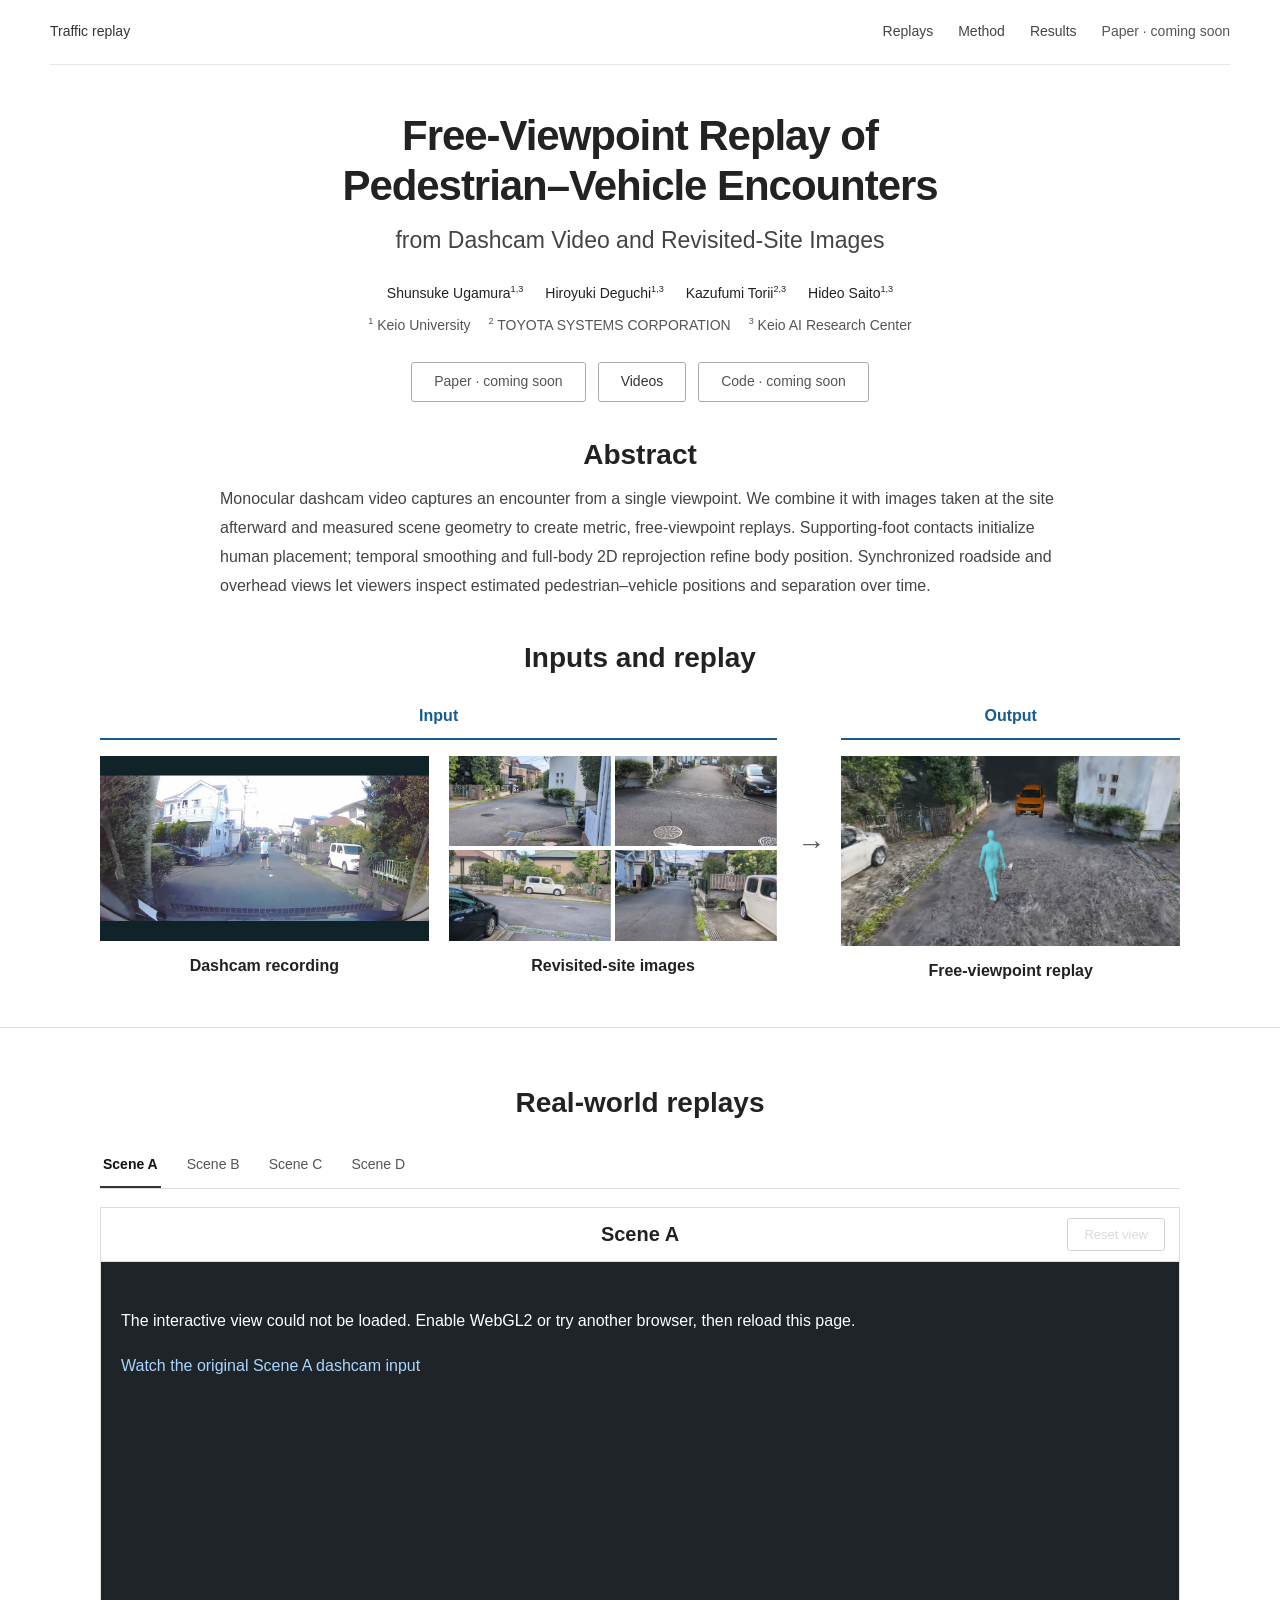
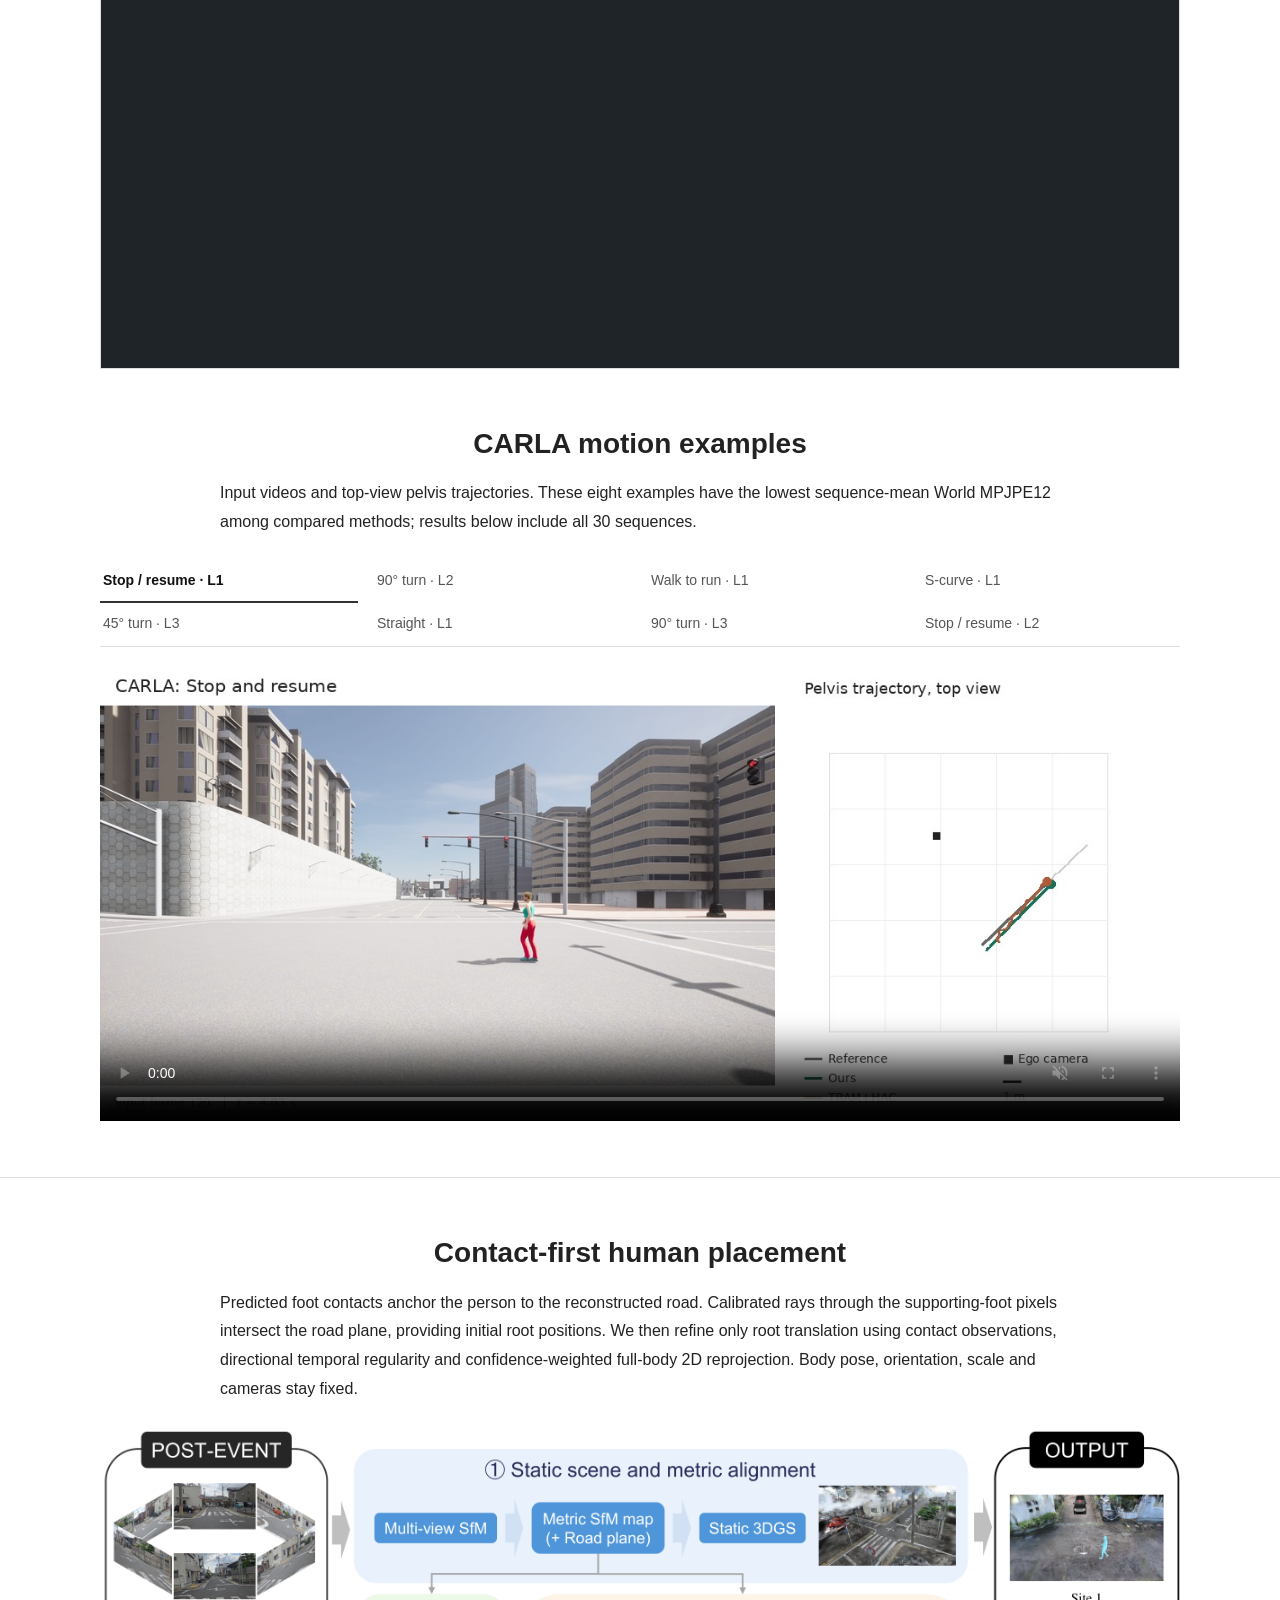
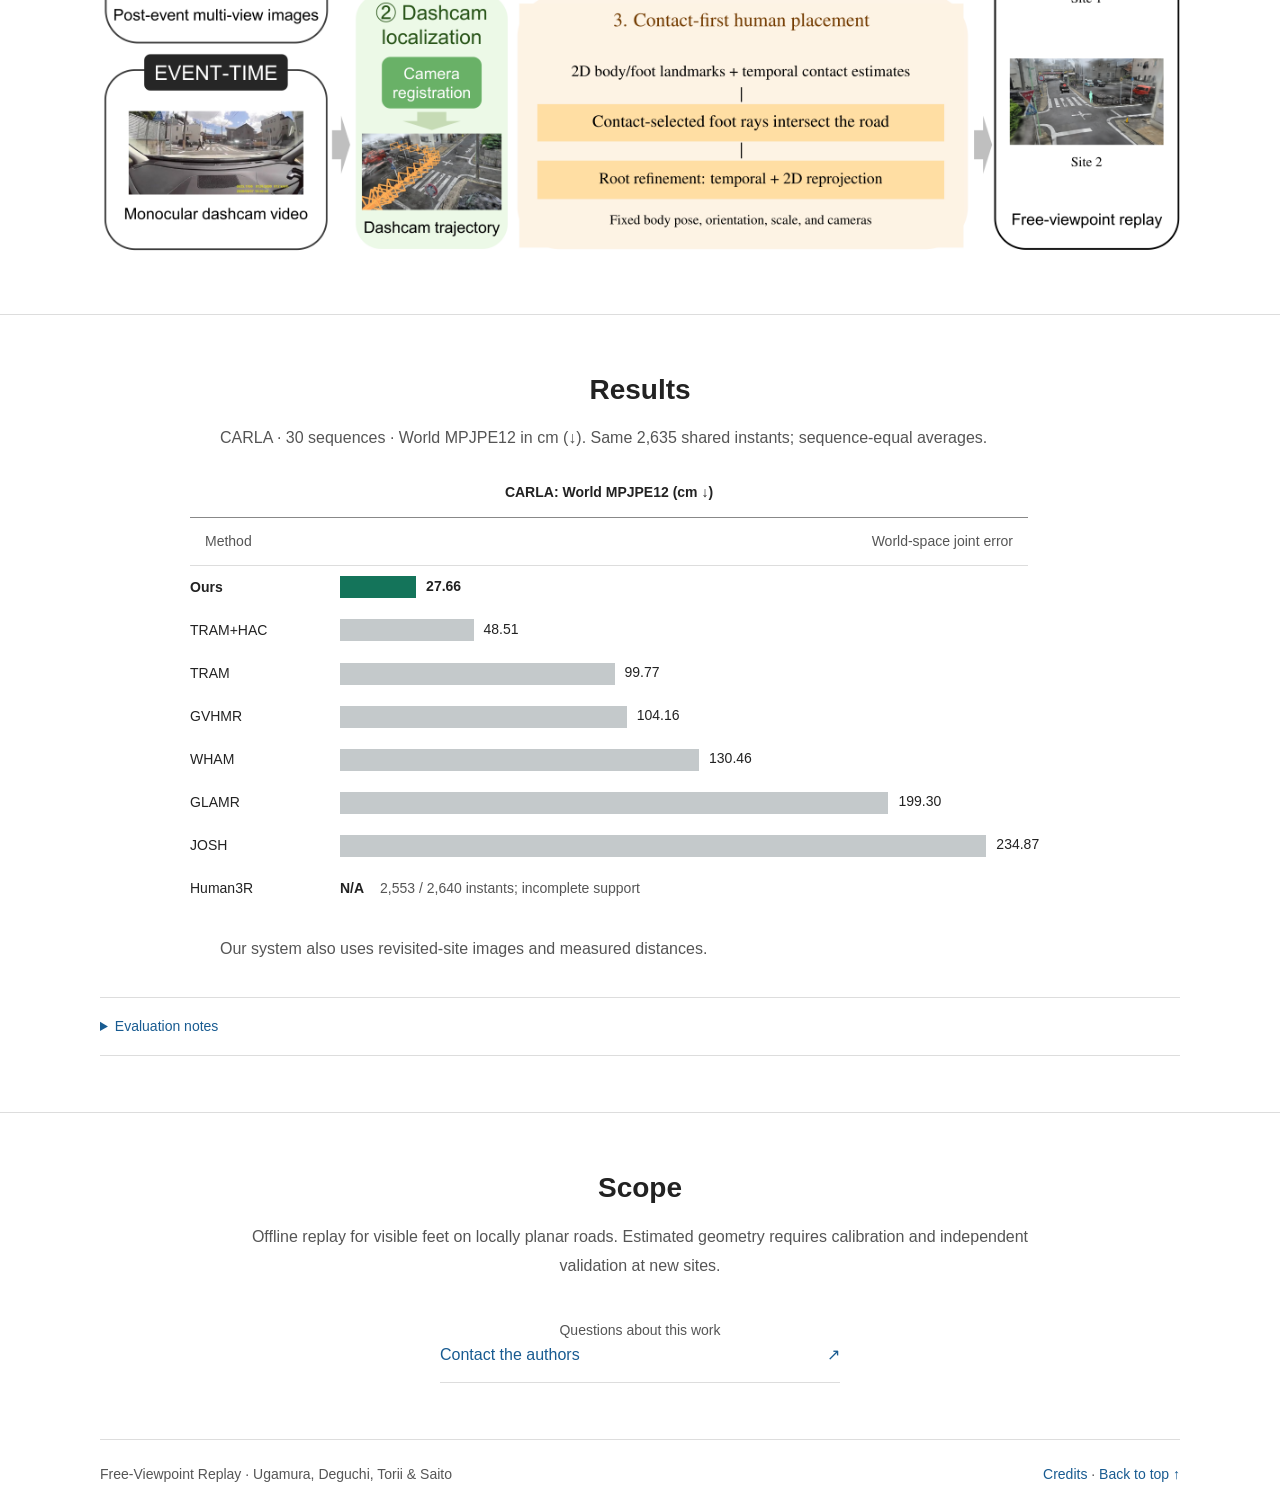
==== docs/index.html @ b7525d84 "Clarify inputs and output and use the paper pipeline figure" ====
<!doctype html>
<html lang="en">
<head>
  <meta charset="utf-8">
  <meta name="viewport" content="width=device-width, initial-scale=1">
  <meta name="description" content="Free-viewpoint replay of pedestrian–vehicle encounters using monocular dashcam video and images captured at the site afterward.">
  <meta name="theme-color" content="#087b82">
  <meta property="og:title" content="Free-Viewpoint Replay of Pedestrian–Vehicle Encounters">
  <meta property="og:description" content="Dashcam video + revisited-site images. Inspect estimated human–vehicle geometry from new viewpoints.">
  <meta property="og:type" content="website">
  <meta property="og:image" content="https://ugamura.github.io/traffic-replay-page/assets/images/social-urban10.jpg">
  <meta property="og:url" content="https://ugamura.github.io/traffic-replay-page/">
  <title>Free-Viewpoint Replay of Pedestrian–Vehicle Encounters</title>
  <link rel="icon" href="assets/images/favicon.svg" type="image/svg+xml">
  <link rel="stylesheet" href="style.css">
  <script src="main.js" defer></script>
</head>
<body>
  <a class="skip-link" href="#main">Skip to content</a>
  <header class="navigation">
    <a class="wordmark" href="#main" aria-label="Traffic replay home">Traffic replay</a>
    <nav aria-label="Main navigation"><a href="#replays">Replays</a><a href="#method">Method</a><a href="#evaluation">Results</a><span class="resource-pending" aria-disabled="true">Paper · coming soon</span></nav>
  </header>

  <main id="main">
    <section class="hero wrap" aria-labelledby="paper-title">
      <h1 id="paper-title">Free-Viewpoint Replay of<br class="desktop-break"> Pedestrian–Vehicle Encounters</h1>
      <p class="subtitle">from Dashcam Video and Revisited-Site Images</p>
      <p class="authors"><span>Shunsuke Ugamura<sup>1,3</sup></span><span>Hiroyuki Deguchi<sup>1,3</sup></span><span>Kazufumi Torii<sup>2,3</sup></span><span>Hideo Saito<sup>1,3</sup></span></p>
      <p class="affiliations"><span><sup>1</sup> Keio University</span><span><sup>2</sup> TOYOTA SYSTEMS CORPORATION</span><span><sup>3</sup> Keio AI Research Center</span></p>
      <div class="actions"><span class="button resource-pending" aria-disabled="true">Paper · coming soon</span><a class="button" href="#replays">Videos</a><span class="button resource-pending" aria-disabled="true">Code · coming soon</span></div>
      <section class="hero-abstract" aria-labelledby="abstract-title">
        <h2 id="abstract-title">Abstract</h2>
        <p>Monocular dashcam video captures an encounter from a single viewpoint. We combine it with images taken at the site afterward and measured scene geometry to create metric, free-viewpoint replays. Supporting-foot contacts initialize human placement; temporal smoothing and full-body 2D reprojection refine body position. Synchronized roadside and overhead views let viewers inspect estimated pedestrian–vehicle positions and separation over time.</p>
      </section>
    </section>

    <section class="section wrap" id="overview" aria-labelledby="overview-title">
      <div class="section-heading"><h2 id="overview-title">Inputs and replay</h2></div>
      <div class="input-replay-flow">
        <div class="io-inputs" role="group" aria-label="Input: dashcam recording and revisited-site images">
          <p class="io-label">Input</p>
          <div class="input-grid">
        <figure><img src="assets/images/dashcam.jpg" alt="Dashcam frame showing a pedestrian ahead of the recording vehicle" width="960" height="540" loading="lazy"><figcaption><div><strong>Dashcam recording</strong></div></figcaption></figure>
        <figure>
          <div class="site-views" role="group" aria-label="Four photographs taken from different viewpoints when revisiting the same site">
            <a href="assets/images/site-view-1.jpg" aria-label="Open site photograph 1"><img src="assets/images/site-view-1.jpg" alt="View along the side road toward the junction and white building" width="960" height="540" loading="lazy"></a>
            <a href="assets/images/site-view-2.jpg" aria-label="Open site photograph 2"><img src="assets/images/site-view-2.jpg" alt="View of the junction from beside the parked dark car" width="960" height="540" loading="lazy"></a>
            <a href="assets/images/site-view-3.jpg" aria-label="Open site photograph 3"><img src="assets/images/site-view-3.jpg" alt="View across the junction toward the opposite houses and parked white car" width="960" height="540" loading="lazy"></a>
            <a href="assets/images/site-view-4.jpg" aria-label="Open site photograph 4"><img src="assets/images/site-view-4.jpg" alt="View down the road from another position beside the junction" width="960" height="540" loading="lazy"></a>
          </div>
          <figcaption><div><strong>Revisited-site images</strong></div></figcaption>
        </figure>
          </div>
        </div>
        <span class="io-arrow" aria-hidden="true">→</span>
        <div class="io-output" role="group" aria-label="Output: free-viewpoint replay">
          <p class="io-label">Output</p>
          <figure><img src="assets/images/site1-c-urban10.jpg" alt="Output replay with a cyan human mesh and an orange Urban ’10 vehicle in the reconstructed road scene" width="960" height="540" loading="lazy"><figcaption><div><strong>Free-viewpoint replay</strong></div></figcaption></figure>
        </div>
      </div>
    </section>

    <section class="replay-section" id="replays" aria-labelledby="replay-title"><div class="wrap">
      <div class="section-heading"><h2 id="replay-title">Real-world replays</h2></div>
      <div data-gallery="real">
      <div class="scene-selector" role="group" aria-label="Choose a replay scene">
        <button type="button" data-scene="site1-a" aria-pressed="true">Scene A</button>
        <button type="button" data-scene="site1-b" aria-pressed="false">Scene B</button>
        <button type="button" data-scene="site1-c" aria-pressed="false">Scene C</button>
        <button type="button" data-scene="site1-d" aria-pressed="false">Scene D</button>
      </div>
      <div class="replay-viewer">
        <iframe id="replay-viewer" src="viewer.html?scene=a&amp;embed=1" title="Interactive 3D replay · Scene A" loading="lazy" allow="fullscreen"></iframe>
      </div>
      <noscript><p>JavaScript and WebGL2 are required for the interactive replays.</p></noscript>
      </div>
      <h3 class="subsection-title">CARLA motion examples</h3>
      <p class="section-intro">Input videos and top-view pelvis trajectories. These eight examples have the lowest sequence-mean World MPJPE12 among compared methods; results below include all 30 sequences.</p>
      <div data-gallery="carla">
        <div class="scene-selector" role="group" aria-label="Choose a CARLA motion">
          <button type="button" data-scene="carla-stop-m1" aria-pressed="true">Stop / resume · L1</button>
          <button type="button" data-scene="carla-turn-m2" aria-pressed="false">90° turn · L2</button>
          <button type="button" data-scene="carla-run-m1" aria-pressed="false">Walk to run · L1</button>
          <button type="button" data-scene="carla-scurve" aria-pressed="false">S-curve · L1</button>
          <button type="button" data-scene="carla-gentle-m3" aria-pressed="false">45° turn · L3</button>
          <button type="button" data-scene="carla-straight-m1" aria-pressed="false">Straight · L1</button>
          <button type="button" data-scene="carla-turn-m3" aria-pressed="false">90° turn · L3</button>
          <button type="button" data-scene="carla-stop" aria-pressed="false">Stop / resume · L2</button>
        </div>
        <figure class="gallery-player">
          <video id="carla-video" controls playsinline autoplay muted loop preload="metadata" width="1280" height="540" poster="assets/images/carla-stop-m1-reprojection.jpg" aria-label="CARLA Stop and resume: input and top-view pelvis trajectories">
            <source src="assets/videos/carla-stop-m1-reprojection.mp4" type="video/mp4">
            Your browser does not support embedded video.
          </video>

        </figure>
        <p class="video-error" role="status" hidden>Video playback is unavailable. Please try another browser.</p>

      </div>
    </div></section>

    <section class="section wrap" id="method" aria-labelledby="method-title">
      <div class="section-heading"><h2 id="method-title">Contact-first human placement</h2></div>
      <p class="section-intro">Predicted foot contacts anchor the person to the reconstructed road. Calibrated rays through the supporting-foot pixels intersect the road plane, providing initial root positions. We then refine only root translation using contact observations, directional temporal regularity and confidence-weighted full-body 2D reprojection. Body pose, orientation, scale and cameras stay fixed.</p>
      <figure class="method-figure"><a href="assets/images/pipeline.pdf" target="_blank" rel="noopener" aria-label="Open the original pipeline figure PDF used in the paper"><img src="assets/images/pipeline.png" alt="Pipeline from the paper: post-event images establish a metric SfM map and 3DGS background; event-time dashcam registration and contact-selected foot rays initialize human placement, followed by temporal and 2D reprojection refinement with body and cameras fixed; the output is a free-viewpoint replay" width="2400" height="954" loading="lazy"></a></figure>
    </section>

    <section class="results-section" id="evaluation" aria-labelledby="results-title"><div class="wrap">
      <div class="section-heading"><h2 id="results-title">Results</h2></div>
      <p class="table-note">CARLA · 30 sequences · World MPJPE12 in cm (↓). Same 2,635 shared instants; sequence-equal averages.</p>
      <div class="system-results"><table class="bar-chart"><caption>CARLA: World MPJPE12 (cm ↓)</caption><thead><tr><th scope="col">Method</th><th scope="col">World-space joint error</th></tr></thead><tbody><tr class="highlight"><th scope="row">Ours</th><td style="--bar-end:11.0646%"><span class="error-bar" style="width:11.0646%" aria-hidden="true"></span><data value="27.6615225677">27.66</data></td></tr><tr><th scope="row">TRAM+HAC</th><td style="--bar-end:19.4051%"><span class="error-bar" style="width:19.4051%" aria-hidden="true"></span><data value="48.5126809450">48.51</data></td></tr><tr><th scope="row">TRAM</th><td style="--bar-end:39.9068%"><span class="error-bar" style="width:39.9068%" aria-hidden="true"></span><data value="99.7669340664">99.77</data></td></tr><tr><th scope="row">GVHMR</th><td style="--bar-end:41.6635%"><span class="error-bar" style="width:41.6635%" aria-hidden="true"></span><data value="104.1587922153">104.16</data></td></tr><tr><th scope="row">WHAM</th><td style="--bar-end:52.1852%"><span class="error-bar" style="width:52.1852%" aria-hidden="true"></span><data value="130.4628824151">130.46</data></td></tr><tr><th scope="row">GLAMR</th><td style="--bar-end:79.7188%"><span class="error-bar" style="width:79.7188%" aria-hidden="true"></span><data value="199.2971172373">199.30</data></td></tr><tr><th scope="row">JOSH</th><td style="--bar-end:93.9475%"><span class="error-bar" style="width:93.9475%" aria-hidden="true"></span><data value="234.8688049111">234.87</data></td></tr><tr class="incomplete"><th scope="row">Human3R</th><td class="missing-result"><strong>N/A</strong> <span class="support-note">2,553 / 2,640 instants; incomplete support</span></td></tr></tbody></table></div>
      <p class="results-footnote">Our system also uses revisited-site images and measured distances.</p>
      <details class="placement-details"><summary>Evaluation notes</summary>
        <p class="results-footnote">Inputs and body estimators differ across systems. TRAM+HAC has lower World error in 7/30 sequences; GVHMR has lower acceleration error. Human3R has incomplete support, so its full-set mean is N/A.</p>
        <p class="results-footnote">These are development results. Validation at unused sites and outside reference coverage remains open; one matched real sequence shifts by up to 4.59 m outside that coverage.</p>
      </details>
    </div></section>

    <section class="section wrap closing" aria-labelledby="scope-title">
      <div><h2 id="scope-title">Scope</h2><p>Offline replay for visible feet on locally planar roads. Estimated geometry requires calibration and independent validation at new sites.</p></div>
      <div class="resource-links"><a href="mailto:syunsuke_ugamura@keio.jp"><span>Questions about this work</span><strong>Contact the authors <span aria-hidden="true">↗</span></strong></a></div>
    </section>
  </main>
  <footer class="wrap footer"><p>Free-Viewpoint Replay · Ugamura, Deguchi, Torii & Saito</p><span><a href="credits.html">Credits</a> · <a href="#main">Back to top ↑</a></span></footer>
</body>
</html>
---- docs/style.css ----
:root {
  font-family: Arial, "Helvetica Neue", sans-serif;
  color: #222; background: #fff; line-height: 1.65;
  --link: #185b91; --muted: #555; --line: #ddd;
}
* { box-sizing: border-box; }
body { margin: 0; }
html { scroll-behavior: smooth; scroll-padding-top: 24px; }
a { color: var(--link); text-decoration: none; }
a:hover { text-decoration: underline; text-underline-offset: 3px; }
button { font: inherit; }
a:focus-visible, button:focus-visible, video:focus-visible, summary:focus-visible, .table-scroll:focus-visible { outline: 2px solid var(--link); outline-offset: 4px; }
img, video { display: block; max-width: 100%; height: auto; }
figure, p, h1, h2, h3 { margin: 0; }
sup { font-size: .65em; vertical-align: super; line-height: 0; }
.wrap { width: min(1080px, calc(100% - 48px)); margin-inline: auto; }
.skip-link { position: absolute; top: -70px; left: 16px; background: white; padding: 10px; z-index: 10; }
.skip-link:focus { top: 5px; }
.navigation { width: min(1180px, calc(100% - 48px)); min-height: 65px; margin: auto; display: flex; justify-content: space-between; align-items: center; gap: 18px; border-bottom: 1px solid #e6e6e6; }
.wordmark { font-size: 14px; color: #333; }
.navigation nav { display: flex; gap: 25px; font-size: 13px; }
.navigation nav a { color: #444; }
.hero { text-align: center; padding-top: 46px; }
.hero h1 { font-size: clamp(29px, 3.4vw, 44px); line-height: 1.2; font-weight: 600; letter-spacing: -.025em; }
.subtitle { margin-top: 11px; font-size: clamp(17px, 2vw, 23px); line-height: 1.5; color: #444; }
.authors { margin-top: 25px; display: flex; flex-wrap: wrap; justify-content: center; gap: 7px 22px; font-size: 15px; }
.affiliations { margin-top: 9px; display: flex; flex-wrap: wrap; justify-content: center; gap: 4px 18px; color: var(--muted); font-size: 12px; }
.actions { display: flex; justify-content: center; gap: 12px; margin-top: 25px; }
.button { border: 1px solid #aaa; border-radius: 3px; padding: 7px 22px; color: #333; font-size: 14px; }
.button:hover { border-color: #333; text-decoration: none; background: #f6f6f6; }
.hero-abstract { max-width: 840px; margin: 34px auto 38px; text-align: left; }
.hero-abstract h2 { font-size: 21px; }
.hero + #overview { padding-top: 0; padding-bottom: 42px; }
.hero-abstract p { margin-top: 12px; font-size: 16px; line-height: 1.8; color: #444; }
.section { padding-top: 65px; padding-bottom: 65px; }
h2 { font-size: 29px; line-height: 1.3; font-weight: 600; }
h3 { font-size: 19px; font-weight: 600; line-height: 1.45; }
.section-intro { max-width: 900px; margin-top: 17px; font-size: 16px; line-height: 1.8; }
.input-replay-flow { display: grid; grid-template-columns: minmax(0, 2fr) 24px minmax(0, 1fr); gap: 20px; margin-top: 27px; }
.io-label { margin-bottom: 16px; padding-bottom: 8px; border-bottom: 2px solid var(--link); color: var(--link); text-align: center; font-size: var(--text-body); font-weight: 600; }
.io-arrow { align-self: center; color: var(--muted); font-size: 28px; line-height: 1; }
.input-grid { display: grid; grid-template-columns: repeat(2, minmax(0, 1fr)); gap: 20px; }
.input-grid img, .io-output img { aspect-ratio: 16 / 9; object-fit: cover; width: 100%; }
.site-views { display: grid; grid-template-columns: repeat(2, minmax(0, 1fr)); grid-template-rows: repeat(2, minmax(0, 1fr)); gap: 4px; aspect-ratio: 16 / 9; }
.site-views a { display: block; min-height: 0; }
.site-views img { width: 100%; height: 100%; object-fit: cover; }
.input-grid figcaption, .io-output figcaption { margin-top: 12px; font-size: 15px; }
.input-grid p { margin-top: 5px; color: var(--muted); font-size: 14px; }
.replay-section, .results-section { padding: 58px 0; border-top: 1px solid var(--line); border-bottom: 1px solid var(--line); }
.scene-selector { display: flex; flex-wrap: wrap; gap: 0 23px; margin-top: 23px; border-bottom: 1px solid var(--line); }
.scene-selector button { background: transparent; border: 0; border-bottom: 2px solid transparent; padding: 9px 3px; color: #555; font-size: 14px; cursor: pointer; }
.scene-selector button[aria-pressed="true"] { color: #111; border-bottom-color: #333; font-weight: 600; }
.scene-selector button:hover { color: var(--link); }
[data-gallery="carla"] .scene-selector { display: grid; grid-template-columns: repeat(4, minmax(0, 1fr)); gap: 0 16px; }
[data-gallery="carla"] .scene-selector button { text-align: left; }
.gallery-player { margin-top: 18px; }
.gallery-player video { width: 100%; aspect-ratio: 16 / 9; background: #152329; }
#carla-video { aspect-ratio: 1280 / 540; }
.gallery-player figcaption { font-size: 13px; margin-top: 11px; color: var(--muted); }
.gallery-player figcaption strong { color: #333; margin-right: 15px; }
.gallery-foot { display: flex; justify-content: space-between; gap: 25px; font-size: 12px; color: var(--muted); margin-top: 11px; }
.gallery-foot p { max-width: 810px; }
.gallery-foot a { white-space: nowrap; }
.replay-viewer { margin-top: 18px; border: 1px solid var(--line); }
.replay-viewer iframe { display: block; border: 0; width: 100%; height: min(76vw, 760px); min-height: 540px; }
.replay-note { font-size: 12px; color: var(--muted); margin-top: 10px; }
@media (max-width: 650px) { .replay-viewer iframe { height: calc(100vw + 175px); min-height: 0; } }
.subsection-title { margin-top: 51px; font-size: 23px; }
.video-error { color: #923428; margin-top: 12px; font-size: 13px; }
.method-figure { margin-top: 25px; }
.method-figure img { width: 100%; }
.method-details { display: grid; grid-template-columns: repeat(3, minmax(0, 1fr)); gap: 30px; margin-top: 26px; }
.method-details h3 { font-size: 17px; }
.method-details p { margin-top: 9px; color: var(--muted); font-size: 14px; line-height: 1.8; }
.result-title { font-size: 21px; margin-top: 27px; }
.table-note { margin-top: 15px; color: var(--muted); font-size: 13px; }
.system-results { max-width: 900px; margin-top: 28px; }
table { border-collapse: collapse; width: 100%; font-size: 14px; }
caption { text-align: left; font-size: 14px; font-weight: 600; padding: 0 0 13px; }
th, td { padding: 12px 15px; text-align: right; border-bottom: 1px solid var(--line); font-variant-numeric: tabular-nums; }
th:first-child { text-align: left; }
thead th { font-weight: 400; font-size: 12px; color: var(--muted); border-top: 1px solid #888; }
tbody th { font-weight: 400; }
.bar-chart th:first-child { width: 150px; }
.bar-chart tbody td { position: relative; height: 43px; padding: 10px 0; border-bottom: 0; }
.bar-chart tbody th { border-bottom: 0; padding: 10px 15px 10px 0; }
.bar-chart .error-bar { display: block; height: 22px; background: #c4c9cb; }
.bar-chart data { position: absolute; top: 9px; left: calc(var(--bar-end) + 10px); font-size: 13px; color: #222; }
.bar-chart tbody tr.highlight .error-bar { background: #14745a; }
.bar-chart tr.highlight th, .bar-chart tr.highlight data { font-weight: 700; }
.bar-chart td { width: auto; }
.bar-chart { width: calc(100% - 62px); margin-right: 62px; }
.results-footnote { font-size: 13px; line-height: 1.8; color: var(--muted); margin-top: 24px; max-width: 960px; }
.placement-details { margin-top: 34px; border-top: 1px solid var(--line); border-bottom: 1px solid var(--line); padding: 17px 0; }
.placement-details summary { color: var(--link); cursor: pointer; font-size: 16px; }
.results-layout { display: grid; grid-template-columns: 1fr 1.4fr; align-items: start; gap: 40px; margin-top: 25px; font-size: 14px; }
.table-scroll { overflow-x: auto; }
.table-scroll table { white-space: nowrap; }
.ours { font-weight: 600; }
.text-link { display: inline-block; margin-top: 23px; font-size: 14px; }
.closing { display: grid; grid-template-columns: 1.4fr 1fr; gap: 70px; }
.closing p { margin-top: 15px; color: var(--muted); font-size: 14px; }
.resource-links { align-self: center; }
.resource-links a { display: block; padding: 14px 0; border-bottom: 1px solid var(--line); }
.resource-links a > span { display: block; font-size: 12px; color: var(--muted); }
.resource-links strong { display: flex; justify-content: space-between; font-size: 15px; font-weight: 500; }
.footer { display: flex; justify-content: space-between; gap: 20px; padding-block: 23px; border-top: 1px solid var(--line); font-size: 12px; color: var(--muted); }
@media (max-width: 800px) {
  .desktop-break { display: none; }
  .hero h1 { font-size: 34px; }
  .input-grid { gap: 17px; }
  .results-layout { grid-template-columns: 1fr; gap: 24px; }
  .closing { gap: 35px; }
}
@media (max-width: 560px) {
  .wrap, .navigation { width: calc(100% - 32px); }
  .navigation { min-height: 58px; }
  .navigation nav { gap: 14px; font-size: 12px; }
  .wordmark { font-size: 12px; }
  .hero { padding-top: 31px; }
  .hero h1 { font-size: 29px; }
  .subtitle { font-size: 17px; }
  .authors { font-size: 12px; gap: 7px 14px; }
  .affiliations { font-size: 11px; gap: 5px 12px; }
  .hero-abstract p { font-size: 15px; }
  h2 { font-size: 26px; }
  .section { padding-block: 45px; }
  .section-intro { font-size: 15px; }
  .input-replay-flow { grid-template-columns: 1fr; gap: 24px; }
  .io-arrow { justify-self: center; transform: rotate(90deg); }
  .input-grid { grid-template-columns: 1fr; gap: 26px; }
  .replay-section, .results-section { padding-block: 43px; }
  .scene-selector { gap: 0 17px; }
  .scene-selector button { font-size: 12px; }
  [data-gallery="carla"] .scene-selector { grid-template-columns: repeat(2, minmax(0, 1fr)); }
  .gallery-foot { display: block; }
  .gallery-foot a { display: inline-block; margin-top: 8px; }
  .gallery-player figcaption span { display: block; margin-top: 3px; }
  .method-details { grid-template-columns: 1fr; gap: 23px; }
  .bar-chart th:first-child { width: 90px; }
  .bar-chart { font-size: 12px; }
  .bar-chart th, .bar-chart td { font-size: 12px; }
  .bar-chart data { font-size: 12px; }
  .closing { display: block; }
  .resource-links { margin-top: 23px; }
  .footer { display: block; }
  .footer a { display: inline-block; margin-top: 7px; }
}
@media (prefers-reduced-motion: reduce) { html { scroll-behavior: auto; } }

.bar-chart tbody td.missing-result { text-align: left; font-size: 13px; }
.support-note { margin-left: 12px; font-size: 12px; color: var(--muted); }
@media (max-width: 560px) { .support-note { display: block; margin-left: 0; white-space: normal; } }

/* Shared-input placement examples: preserve equal crops and image scales. */
.placement-comparison { margin-top: 38px; }
.placement-comparison h4 { margin: 24px 0 12px; font-size: 15px; font-weight: 500; }
.comparison-row { display: grid; grid-template-columns: repeat(3, minmax(0, 1fr)); gap: 12px; }
.comparison-row figcaption { padding: 0 0 9px; text-align: center; font-size: clamp(11px, 2.5vw, 16px); }
.comparison-row img { display: block; width: 100%; height: auto; }
@media (max-width: 600px) {
  .comparison-row { gap: 5px; }
  .comparison-row figcaption { min-height: 44px; }
}

.resource-pending { color: var(--muted); }
.resource-links > .resource-pending { padding: 14px 0; border-bottom: 1px solid var(--line); }
.resource-links > .resource-pending > span { display: block; font-size: 12px; }
@media (max-width: 560px) { .navigation nav { flex-wrap: wrap; justify-content: flex-end; gap: 4px 12px; } .actions { flex-wrap: wrap; } }

/* Shared type scale and section alignment. */
:root { --text-body: 16px; --text-small: 14px; --text-heading: 28px; --text-title: clamp(30px, 3.4vw, 42px); }
body { font-size: var(--text-body); }
.hero h1 { font-size: var(--text-title); text-align: center; }
h2, h3, .hero-abstract h2, .subsection-title, .result-title { font-size: var(--text-heading); line-height: 1.35; font-weight: 600; text-align: center; }
.hero-abstract p, .section-intro, .table-note, .results-footnote, .closing p { font-size: var(--text-body); line-height: 1.8; }
.section-intro, .table-note, .results-footnote { max-width: 840px; margin-inline: auto; }
.authors, .affiliations, .navigation nav, .wordmark, .button, .scene-selector button, .placement-details summary, .footer { font-size: var(--text-small); }
.input-grid figcaption, .io-output figcaption { font-size: var(--text-body); text-align: center; }
.system-results { margin-inline: auto; }
caption { font-size: var(--text-small); text-align: center; }
.section, .replay-section, .results-section { padding-block: 56px; }
.subsection-title { margin-top: 56px; }
.closing { display: block; text-align: center; }
.closing p { max-width: 840px; margin: 16px auto 0; }
.closing .resource-links { max-width: 400px; margin: 24px auto 0; }
@media (max-width: 560px) {
  :root { --text-body: 15px; --text-small: 13px; --text-heading: 24px; --text-title: 30px; }
  .section, .replay-section, .results-section { padding-block: 40px; }
  .subsection-title { margin-top: 40px; }
}

table, caption, .bar-chart, .bar-chart th, .bar-chart td, .bar-chart data, .bar-chart tbody td.missing-result, .support-note { font-size: var(--text-small); }
.resource-links strong { font-size: var(--text-body); }
.resource-links a > span { font-size: var(--text-small); }

.credits h1 { font-size: var(--text-heading); text-align: center; }
.credits h2 { margin-top: 32px; }
.credits p { max-width: 840px; margin: 16px auto 0; line-height: 1.8; }
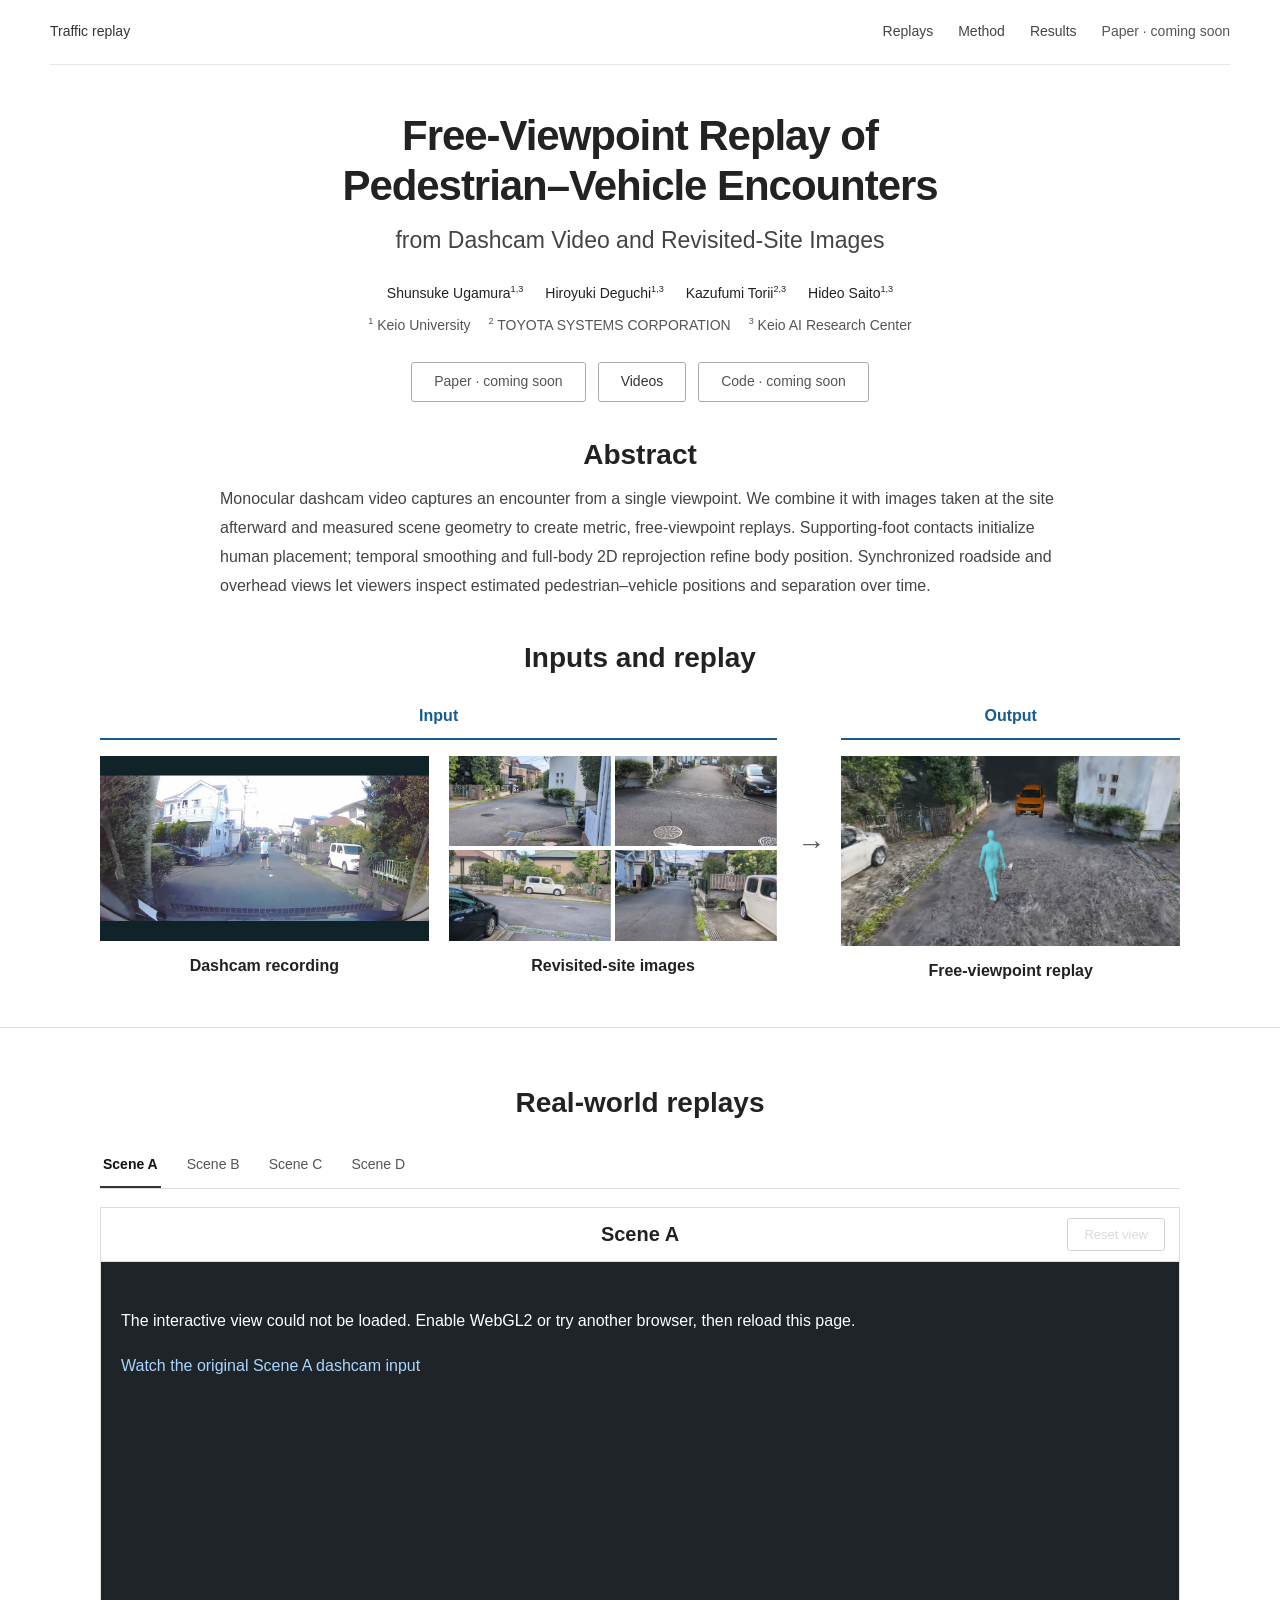
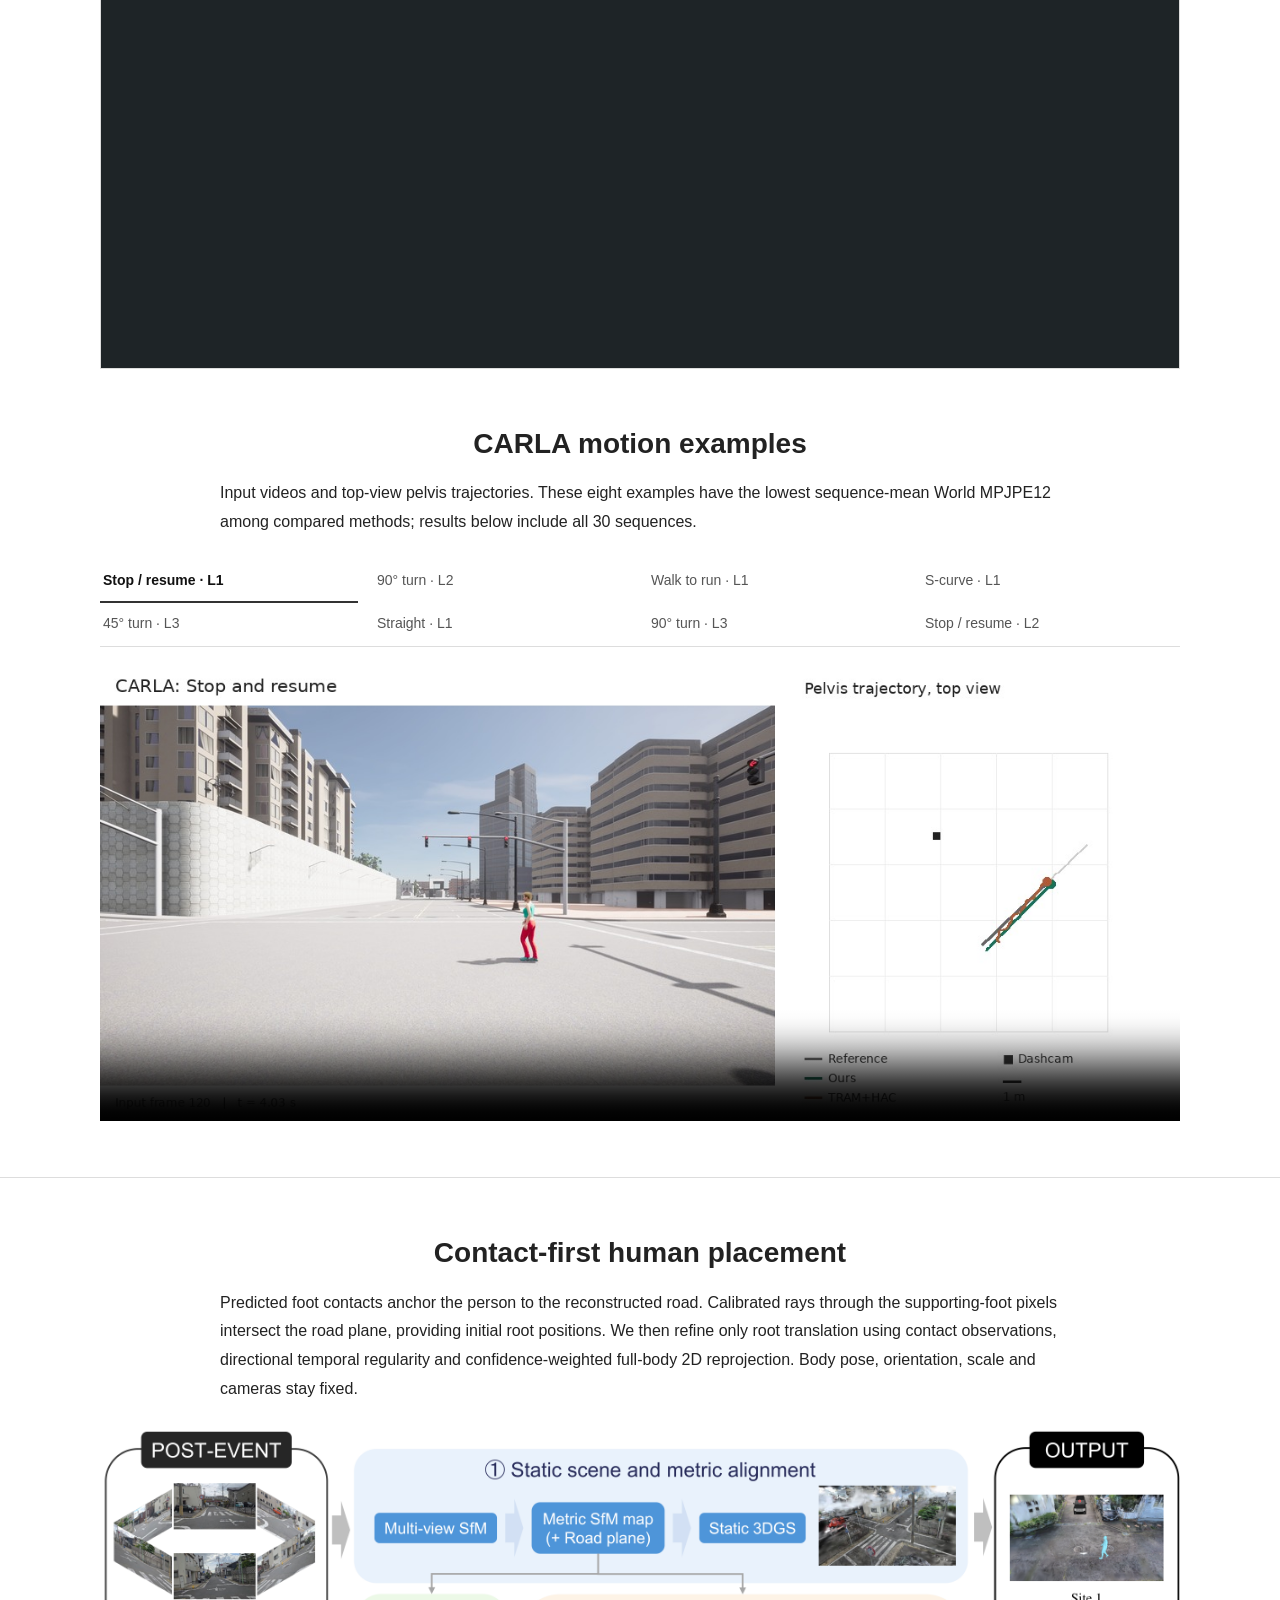
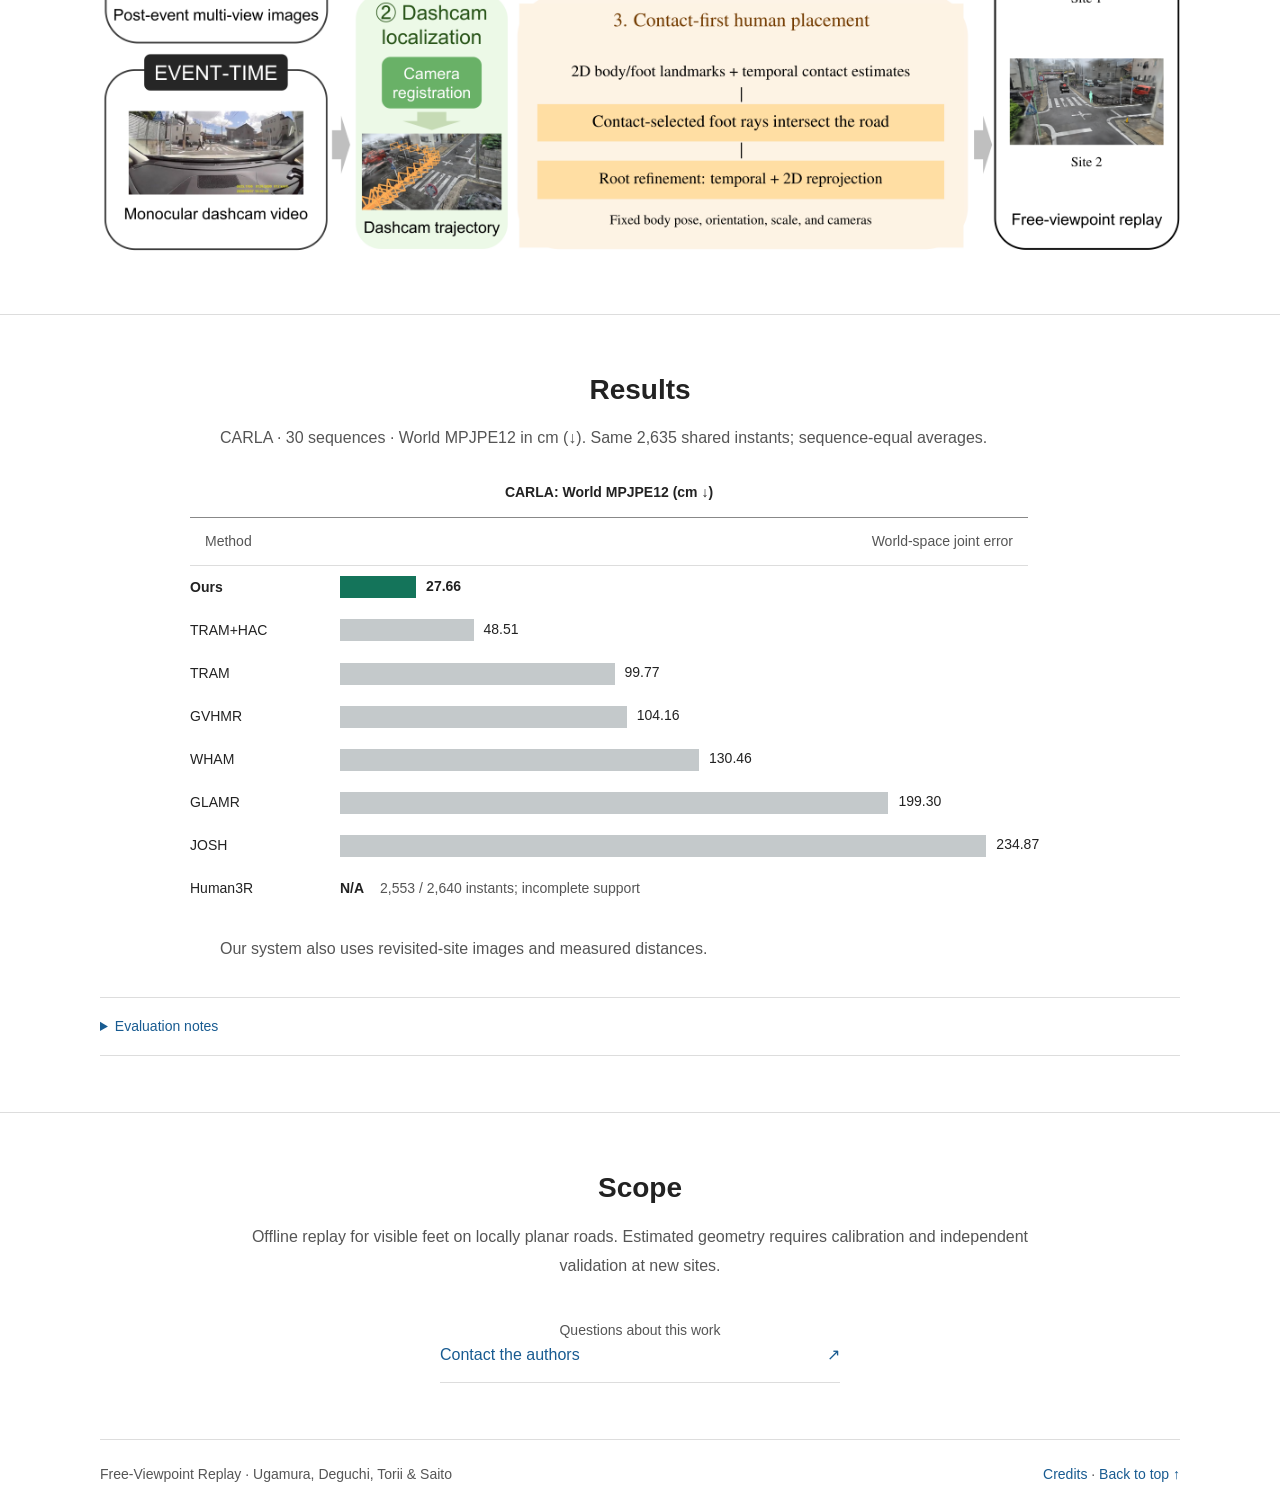
==== commit f0d8c49f: "Rename CARLA camera legends to Dashcam" ====
--- a/docs/index.html
+++ b/docs/index.html
@@ -13,7 +13,7 @@
   <title>Free-Viewpoint Replay of Pedestrian–Vehicle Encounters</title>
   <link rel="icon" href="assets/images/favicon.svg" type="image/svg+xml">
   <link rel="stylesheet" href="style.css">
-  <script src="main.js" defer></script>
+  <script src="main.js?v=dashcam" defer></script>
 </head>
 <body>
   <a class="skip-link" href="#main">Skip to content</a>
@@ -89,8 +89,8 @@
           <button type="button" data-scene="carla-stop" aria-pressed="false">Stop / resume · L2</button>
         </div>
         <figure class="gallery-player">
-          <video id="carla-video" controls playsinline autoplay muted loop preload="metadata" width="1280" height="540" poster="assets/images/carla-stop-m1-reprojection.jpg" aria-label="CARLA Stop and resume: input and top-view pelvis trajectories">
-            <source src="assets/videos/carla-stop-m1-reprojection.mp4" type="video/mp4">
+          <video id="carla-video" controls playsinline autoplay muted loop preload="metadata" width="1280" height="540" poster="assets/images/carla-stop-m1-reprojection.jpg?v=dashcam" aria-label="CARLA Stop and resume: input and top-view pelvis trajectories">
+            <source src="assets/videos/carla-stop-m1-reprojection.mp4?v=dashcam" type="video/mp4">
             Your browser does not support embedded video.
           </video>
 
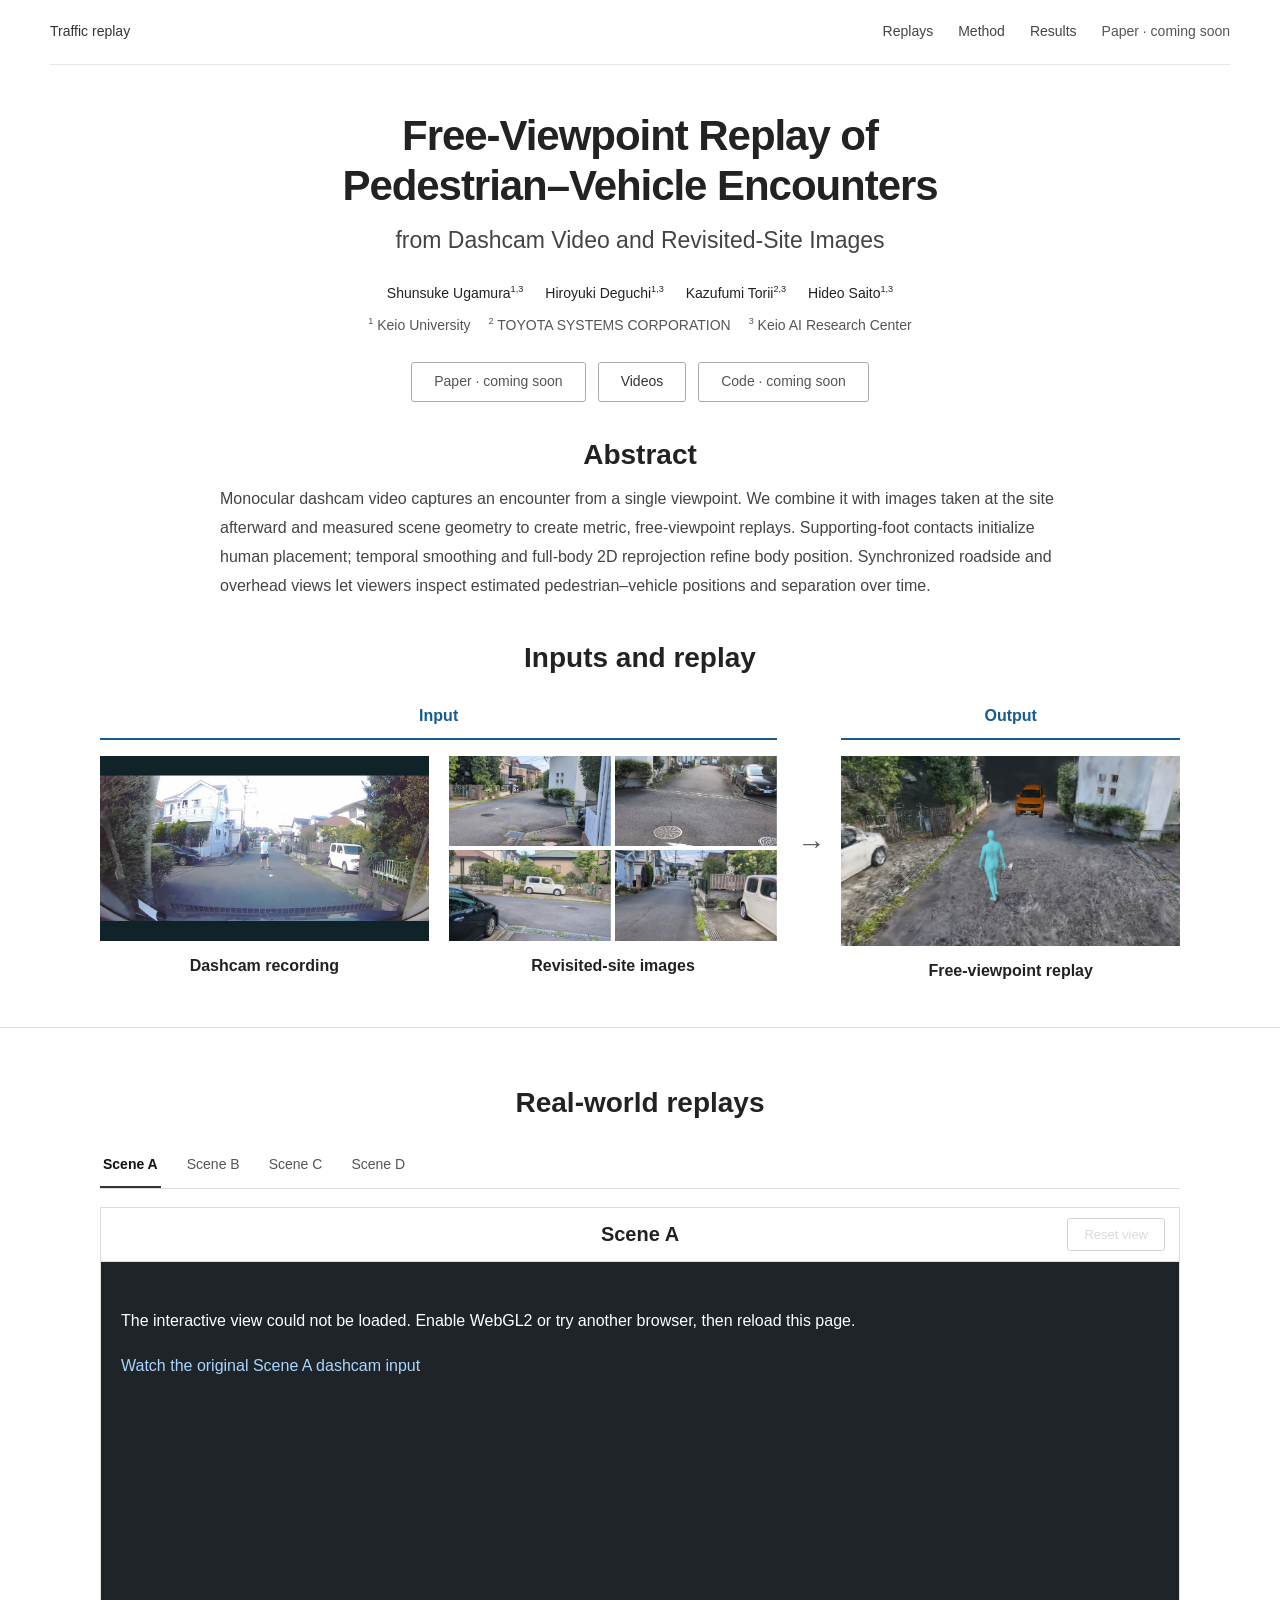
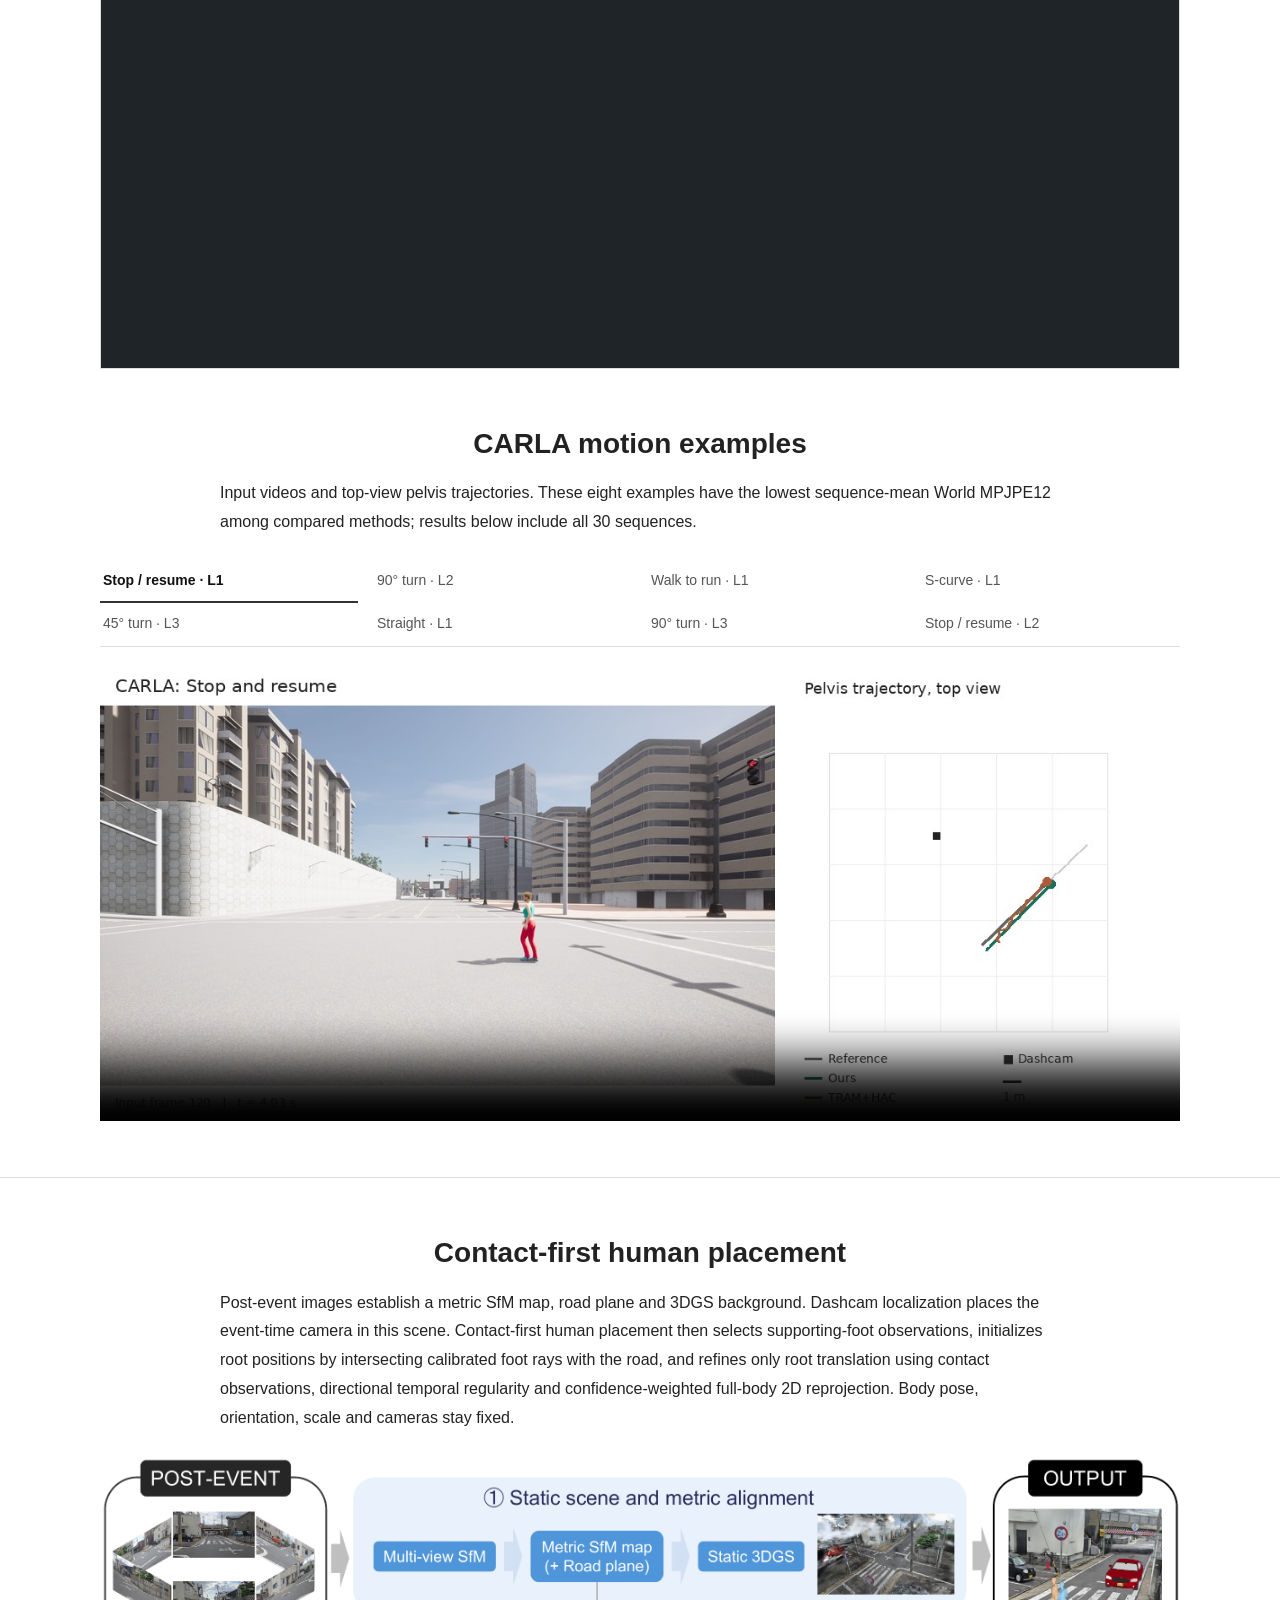
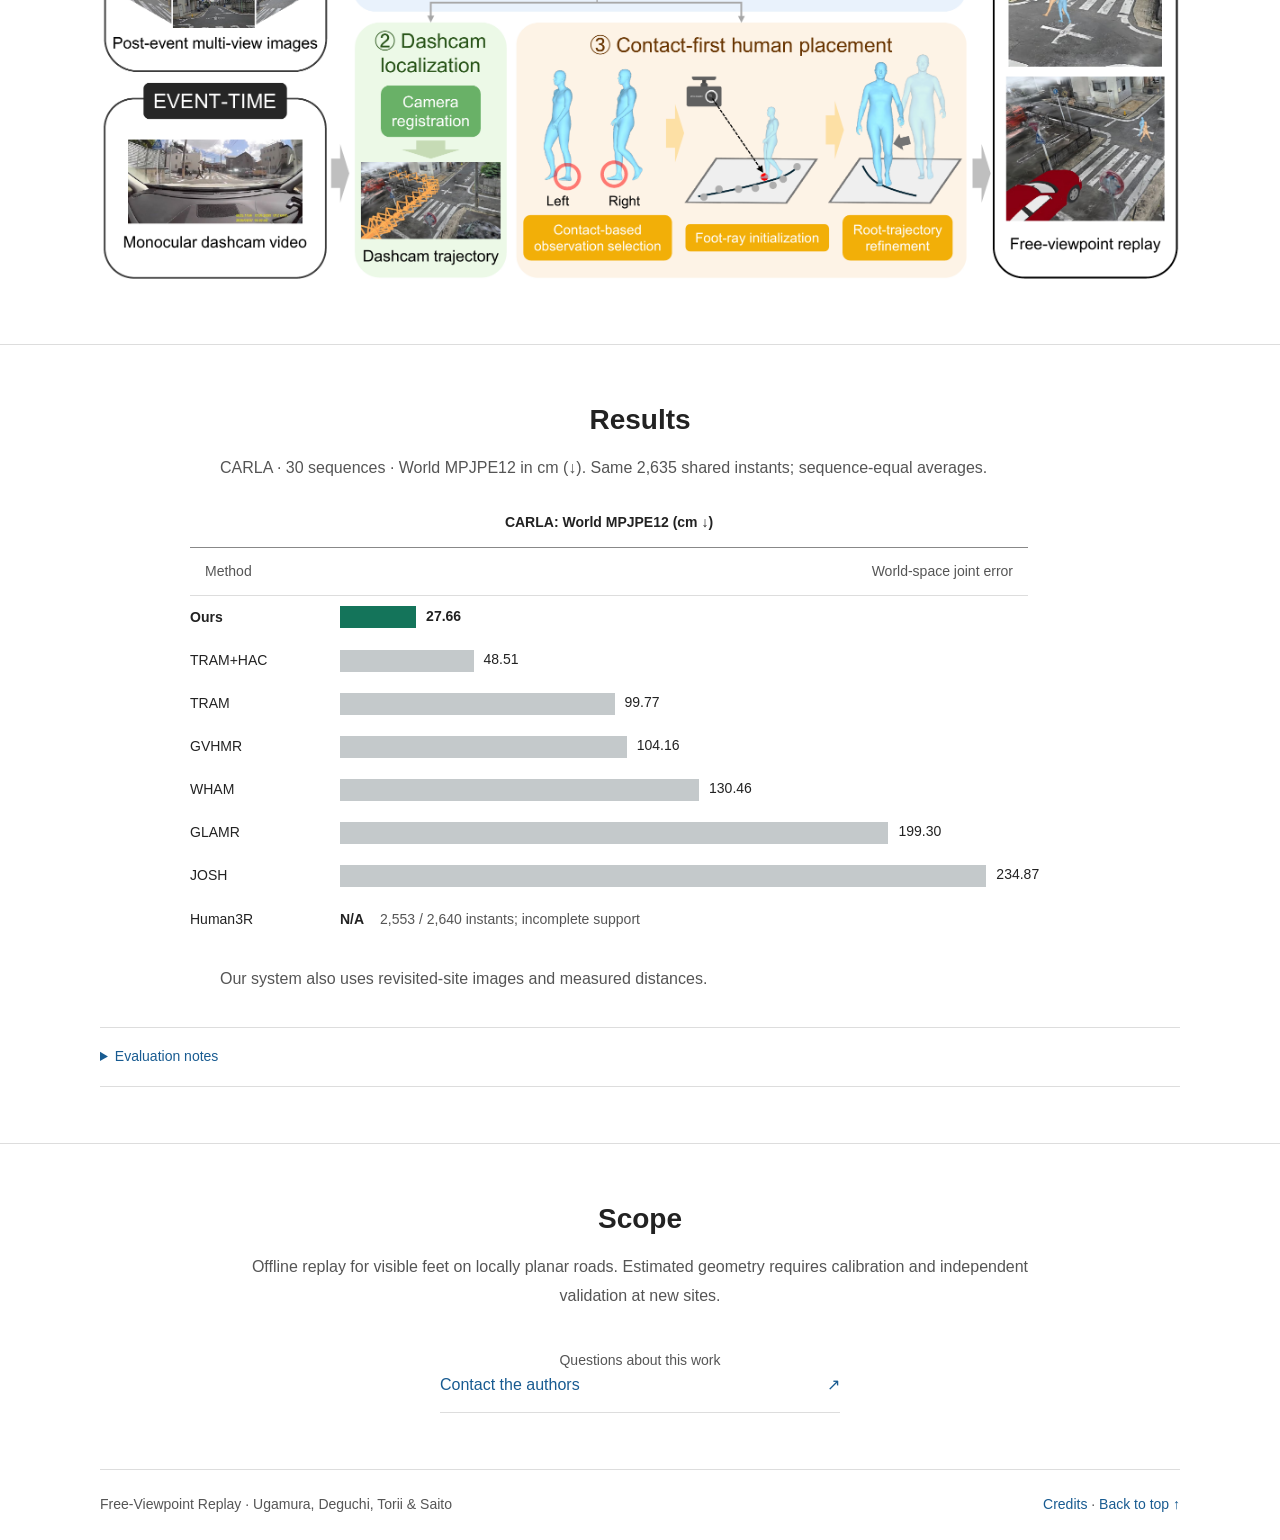
==== commit df62cf2a: "Update pipeline illustration to pipeline14" ====
--- a/docs/index.html
+++ b/docs/index.html
@@ -102,8 +102,8 @@
 
     <section class="section wrap" id="method" aria-labelledby="method-title">
       <div class="section-heading"><h2 id="method-title">Contact-first human placement</h2></div>
-      <p class="section-intro">Predicted foot contacts anchor the person to the reconstructed road. Calibrated rays through the supporting-foot pixels intersect the road plane, providing initial root positions. We then refine only root translation using contact observations, directional temporal regularity and confidence-weighted full-body 2D reprojection. Body pose, orientation, scale and cameras stay fixed.</p>
-      <figure class="method-figure"><a href="assets/images/pipeline.pdf" target="_blank" rel="noopener" aria-label="Open the original pipeline figure PDF used in the paper"><img src="assets/images/pipeline.png" alt="Pipeline from the paper: post-event images establish a metric SfM map and 3DGS background; event-time dashcam registration and contact-selected foot rays initialize human placement, followed by temporal and 2D reprojection refinement with body and cameras fixed; the output is a free-viewpoint replay" width="2400" height="954" loading="lazy"></a></figure>
+      <p class="section-intro">Post-event images establish a metric SfM map, road plane and 3DGS background. Dashcam localization places the event-time camera in this scene. Contact-first human placement then selects supporting-foot observations, initializes root positions by intersecting calibrated foot rays with the road, and refines only root translation using contact observations, directional temporal regularity and confidence-weighted full-body 2D reprojection. Body pose, orientation, scale and cameras stay fixed.</p>
+      <figure class="method-figure"><a href="assets/images/pipeline14.pdf" target="_blank" rel="noopener" aria-label="Open the original pipeline figure PDF used in the paper"><img src="assets/images/pipeline14.png" alt="Pipeline from the paper: post-event scene reconstruction and dashcam localization lead to contact-first human placement, illustrated as supporting-foot observation selection, foot-ray initialization and root-trajectory refinement; outputs show free-viewpoint replays" width="2400" height="957" loading="lazy"></a></figure>
     </section>
 
     <section class="results-section" id="evaluation" aria-labelledby="results-title"><div class="wrap">
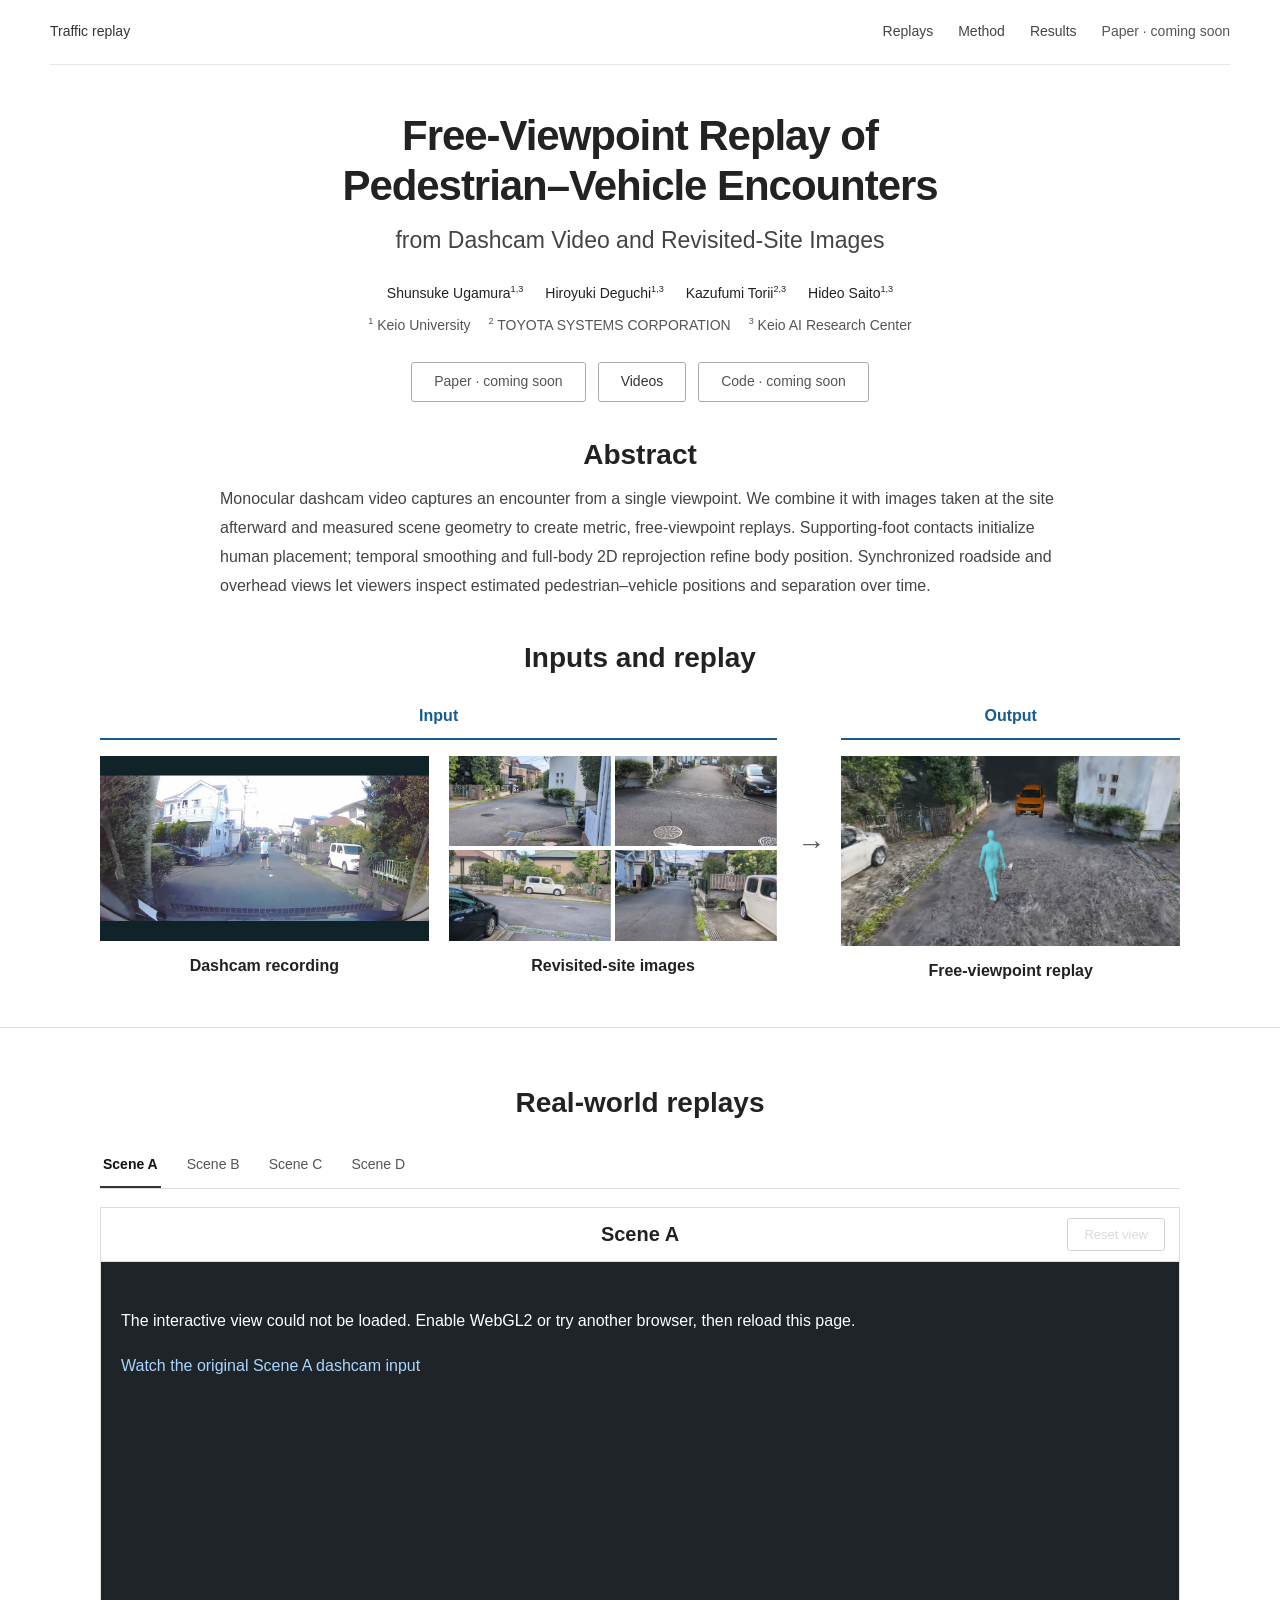
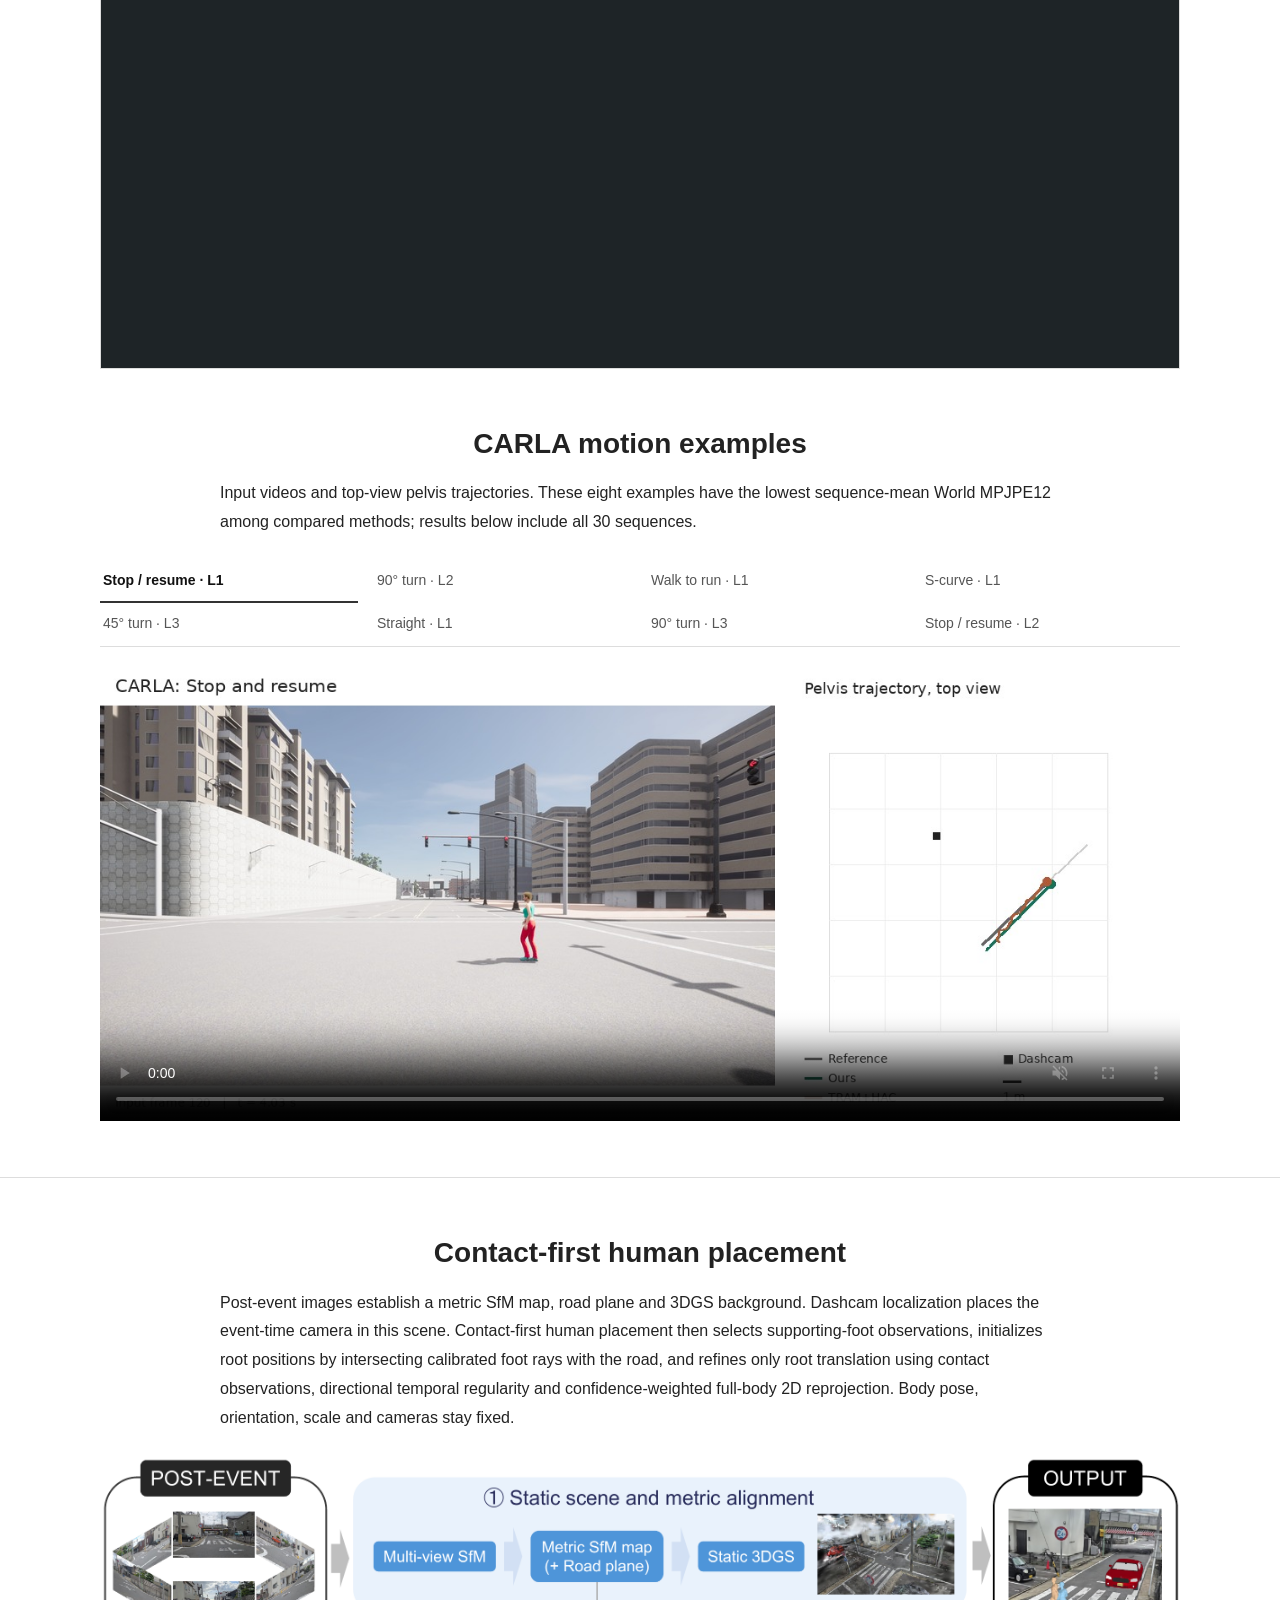
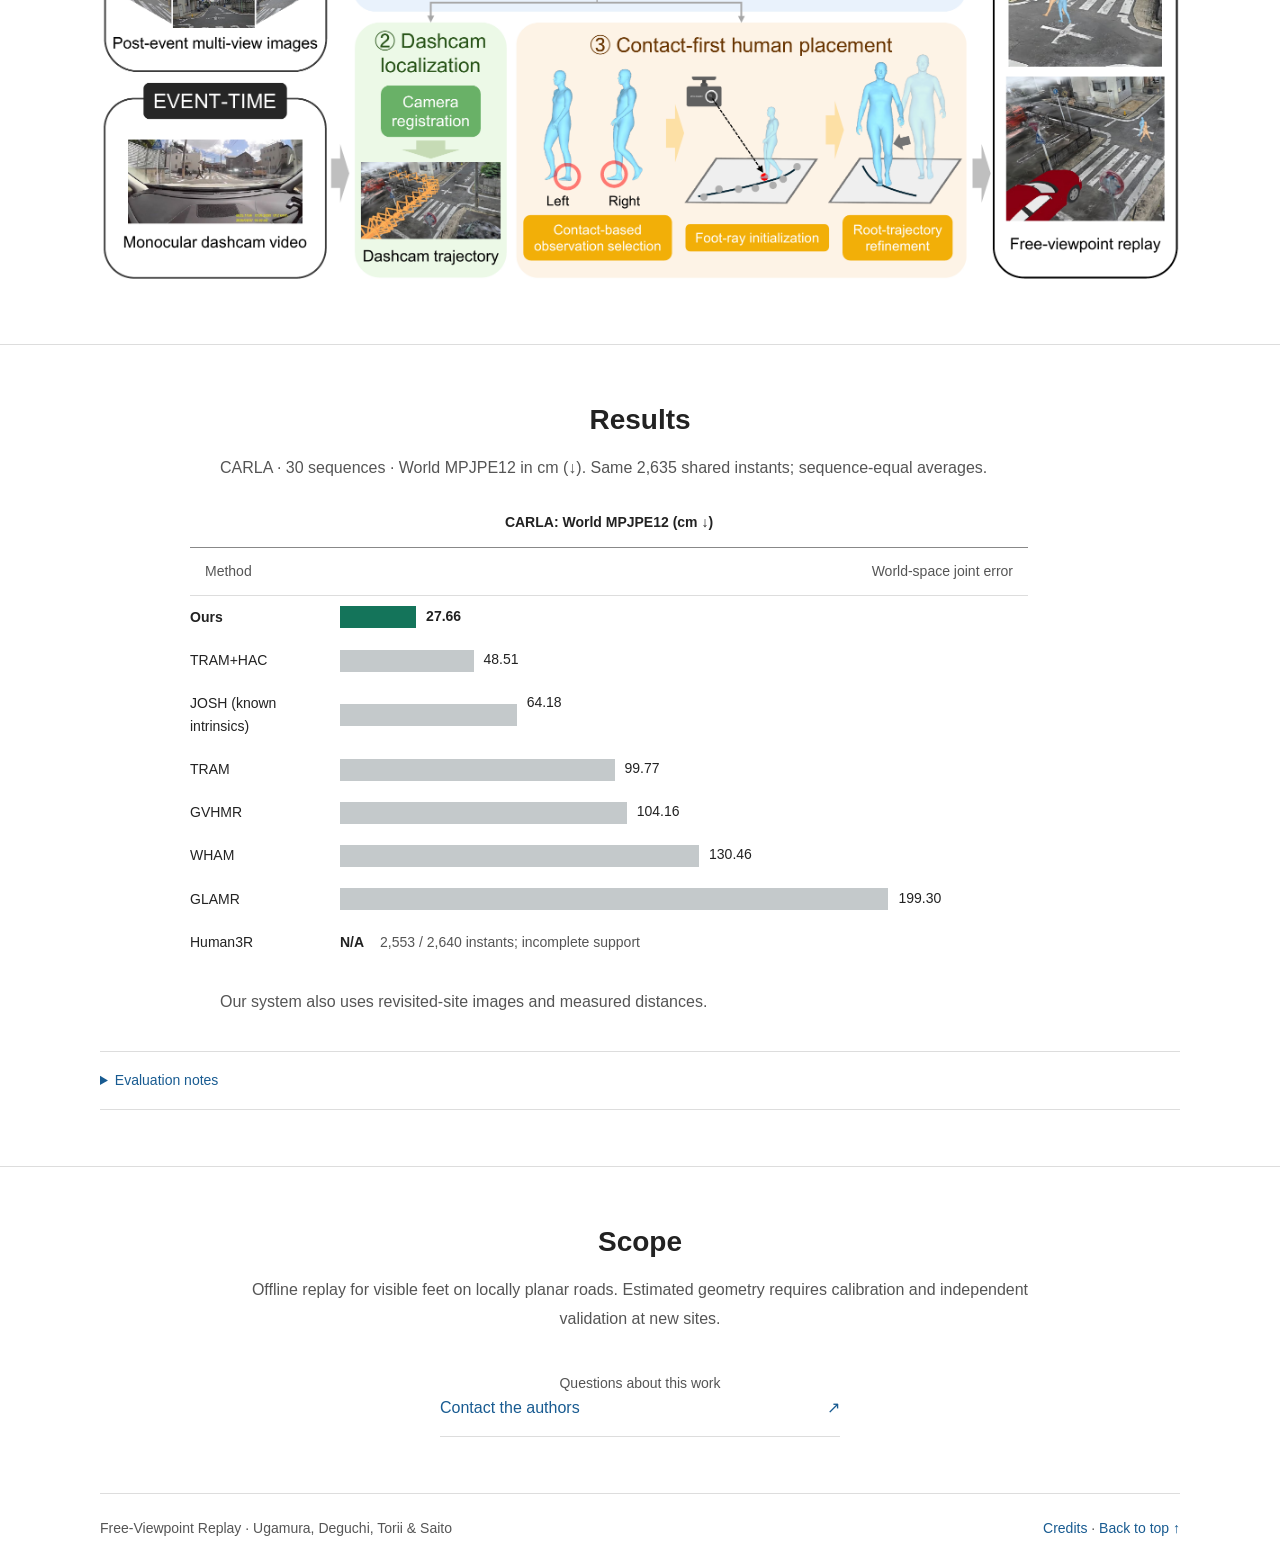
==== commit 406782d5: "Update calibrated JOSH result on CARLA" ====
--- a/docs/index.html
+++ b/docs/index.html
@@ -109,7 +109,7 @@
     <section class="results-section" id="evaluation" aria-labelledby="results-title"><div class="wrap">
       <div class="section-heading"><h2 id="results-title">Results</h2></div>
       <p class="table-note">CARLA · 30 sequences · World MPJPE12 in cm (↓). Same 2,635 shared instants; sequence-equal averages.</p>
-      <div class="system-results"><table class="bar-chart"><caption>CARLA: World MPJPE12 (cm ↓)</caption><thead><tr><th scope="col">Method</th><th scope="col">World-space joint error</th></tr></thead><tbody><tr class="highlight"><th scope="row">Ours</th><td style="--bar-end:11.0646%"><span class="error-bar" style="width:11.0646%" aria-hidden="true"></span><data value="27.6615225677">27.66</data></td></tr><tr><th scope="row">TRAM+HAC</th><td style="--bar-end:19.4051%"><span class="error-bar" style="width:19.4051%" aria-hidden="true"></span><data value="48.5126809450">48.51</data></td></tr><tr><th scope="row">TRAM</th><td style="--bar-end:39.9068%"><span class="error-bar" style="width:39.9068%" aria-hidden="true"></span><data value="99.7669340664">99.77</data></td></tr><tr><th scope="row">GVHMR</th><td style="--bar-end:41.6635%"><span class="error-bar" style="width:41.6635%" aria-hidden="true"></span><data value="104.1587922153">104.16</data></td></tr><tr><th scope="row">WHAM</th><td style="--bar-end:52.1852%"><span class="error-bar" style="width:52.1852%" aria-hidden="true"></span><data value="130.4628824151">130.46</data></td></tr><tr><th scope="row">GLAMR</th><td style="--bar-end:79.7188%"><span class="error-bar" style="width:79.7188%" aria-hidden="true"></span><data value="199.2971172373">199.30</data></td></tr><tr><th scope="row">JOSH</th><td style="--bar-end:93.9475%"><span class="error-bar" style="width:93.9475%" aria-hidden="true"></span><data value="234.8688049111">234.87</data></td></tr><tr class="incomplete"><th scope="row">Human3R</th><td class="missing-result"><strong>N/A</strong> <span class="support-note">2,553 / 2,640 instants; incomplete support</span></td></tr></tbody></table></div>
+      <div class="system-results"><table class="bar-chart"><caption>CARLA: World MPJPE12 (cm ↓)</caption><thead><tr><th scope="col">Method</th><th scope="col">World-space joint error</th></tr></thead><tbody><tr class="highlight"><th scope="row">Ours</th><td style="--bar-end:11.0646%"><span class="error-bar" style="width:11.0646%" aria-hidden="true"></span><data value="27.6615225677">27.66</data></td></tr><tr><th scope="row">TRAM+HAC</th><td style="--bar-end:19.4051%"><span class="error-bar" style="width:19.4051%" aria-hidden="true"></span><data value="48.5126809450">48.51</data></td></tr><tr><th scope="row">JOSH (known intrinsics)</th><td style="--bar-end:25.6726%"><span class="error-bar" style="width:25.6726%" aria-hidden="true"></span><data value="64.1816067947">64.18</data></td></tr><tr><th scope="row">TRAM</th><td style="--bar-end:39.9068%"><span class="error-bar" style="width:39.9068%" aria-hidden="true"></span><data value="99.7669340664">99.77</data></td></tr><tr><th scope="row">GVHMR</th><td style="--bar-end:41.6635%"><span class="error-bar" style="width:41.6635%" aria-hidden="true"></span><data value="104.1587922153">104.16</data></td></tr><tr><th scope="row">WHAM</th><td style="--bar-end:52.1852%"><span class="error-bar" style="width:52.1852%" aria-hidden="true"></span><data value="130.4628824151">130.46</data></td></tr><tr><th scope="row">GLAMR</th><td style="--bar-end:79.7188%"><span class="error-bar" style="width:79.7188%" aria-hidden="true"></span><data value="199.2971172373">199.30</data></td></tr><tr class="incomplete"><th scope="row">Human3R</th><td class="missing-result"><strong>N/A</strong> <span class="support-note">2,553 / 2,640 instants; incomplete support</span></td></tr></tbody></table></div>
       <p class="results-footnote">Our system also uses revisited-site images and measured distances.</p>
       <details class="placement-details"><summary>Evaluation notes</summary>
         <p class="results-footnote">Inputs and body estimators differ across systems. TRAM+HAC has lower World error in 7/30 sequences; GVHMR has lower acceleration error. Human3R has incomplete support, so its full-set mean is N/A.</p>
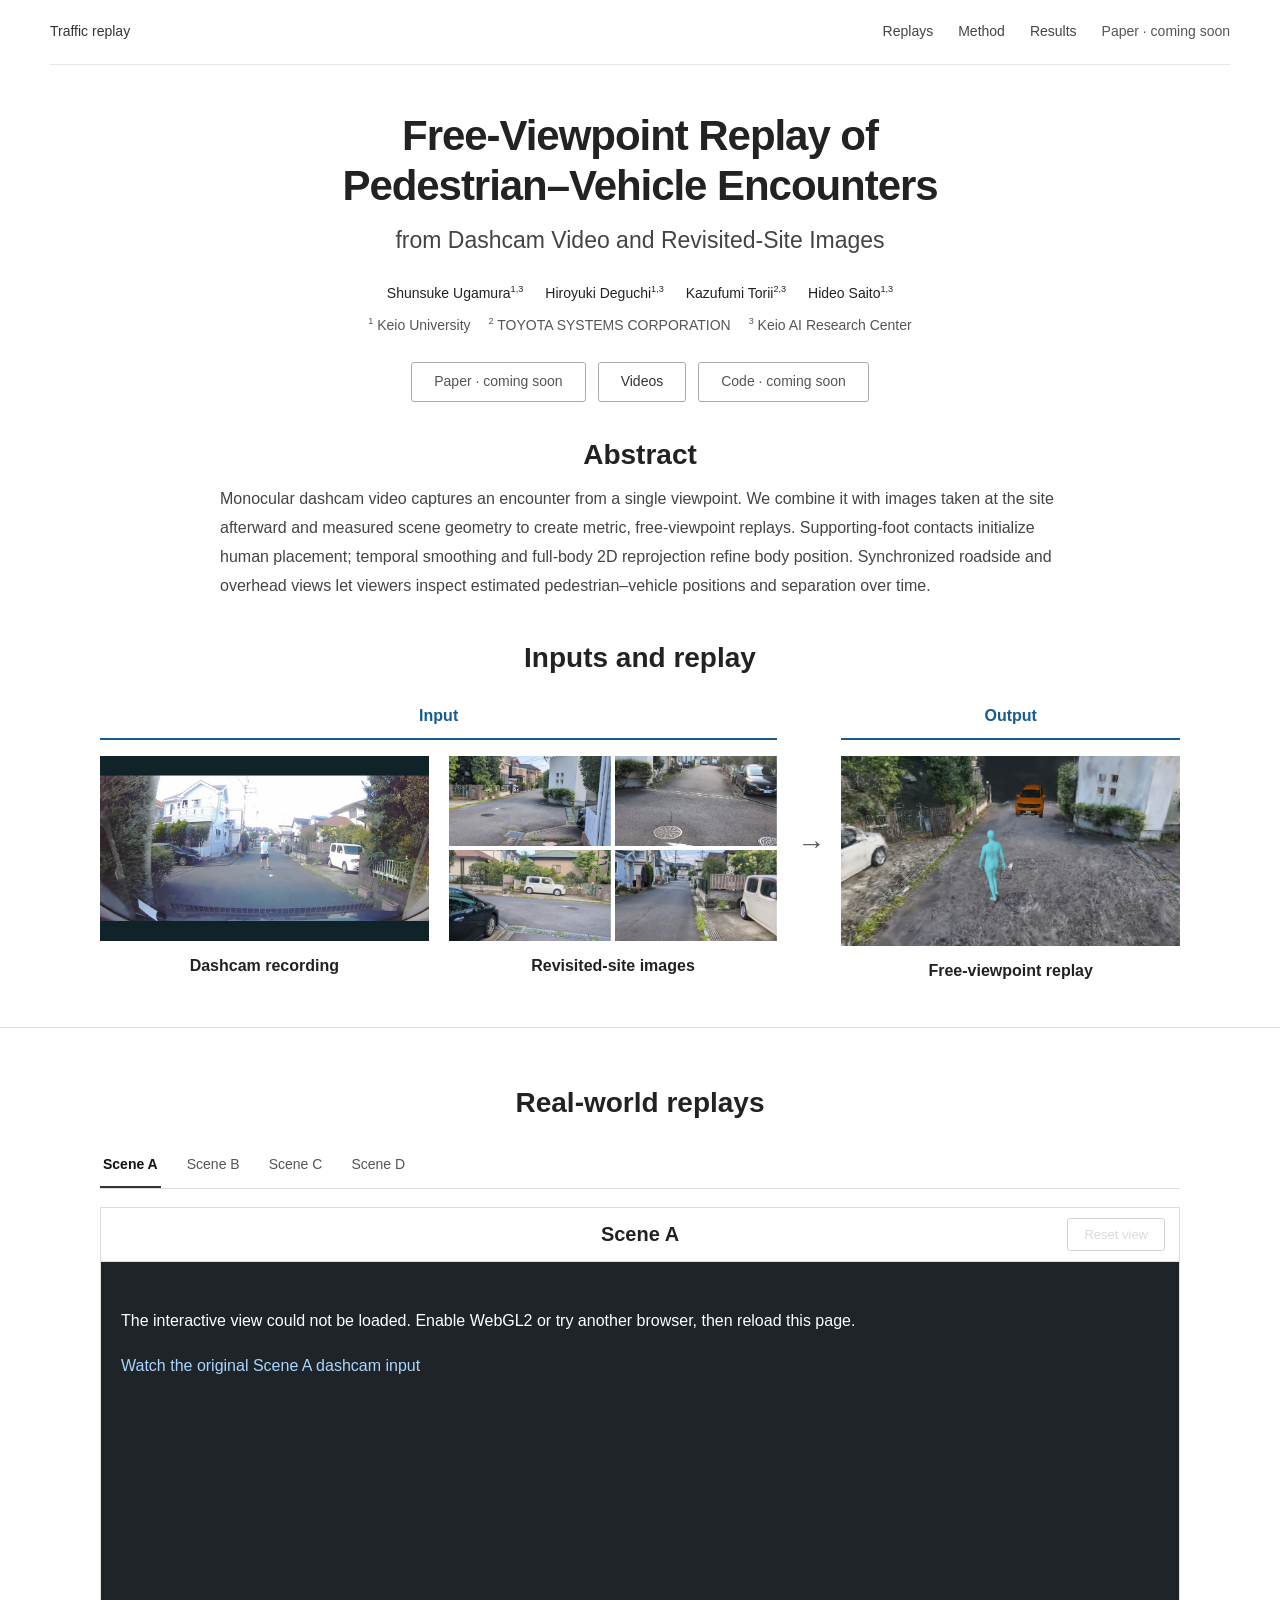
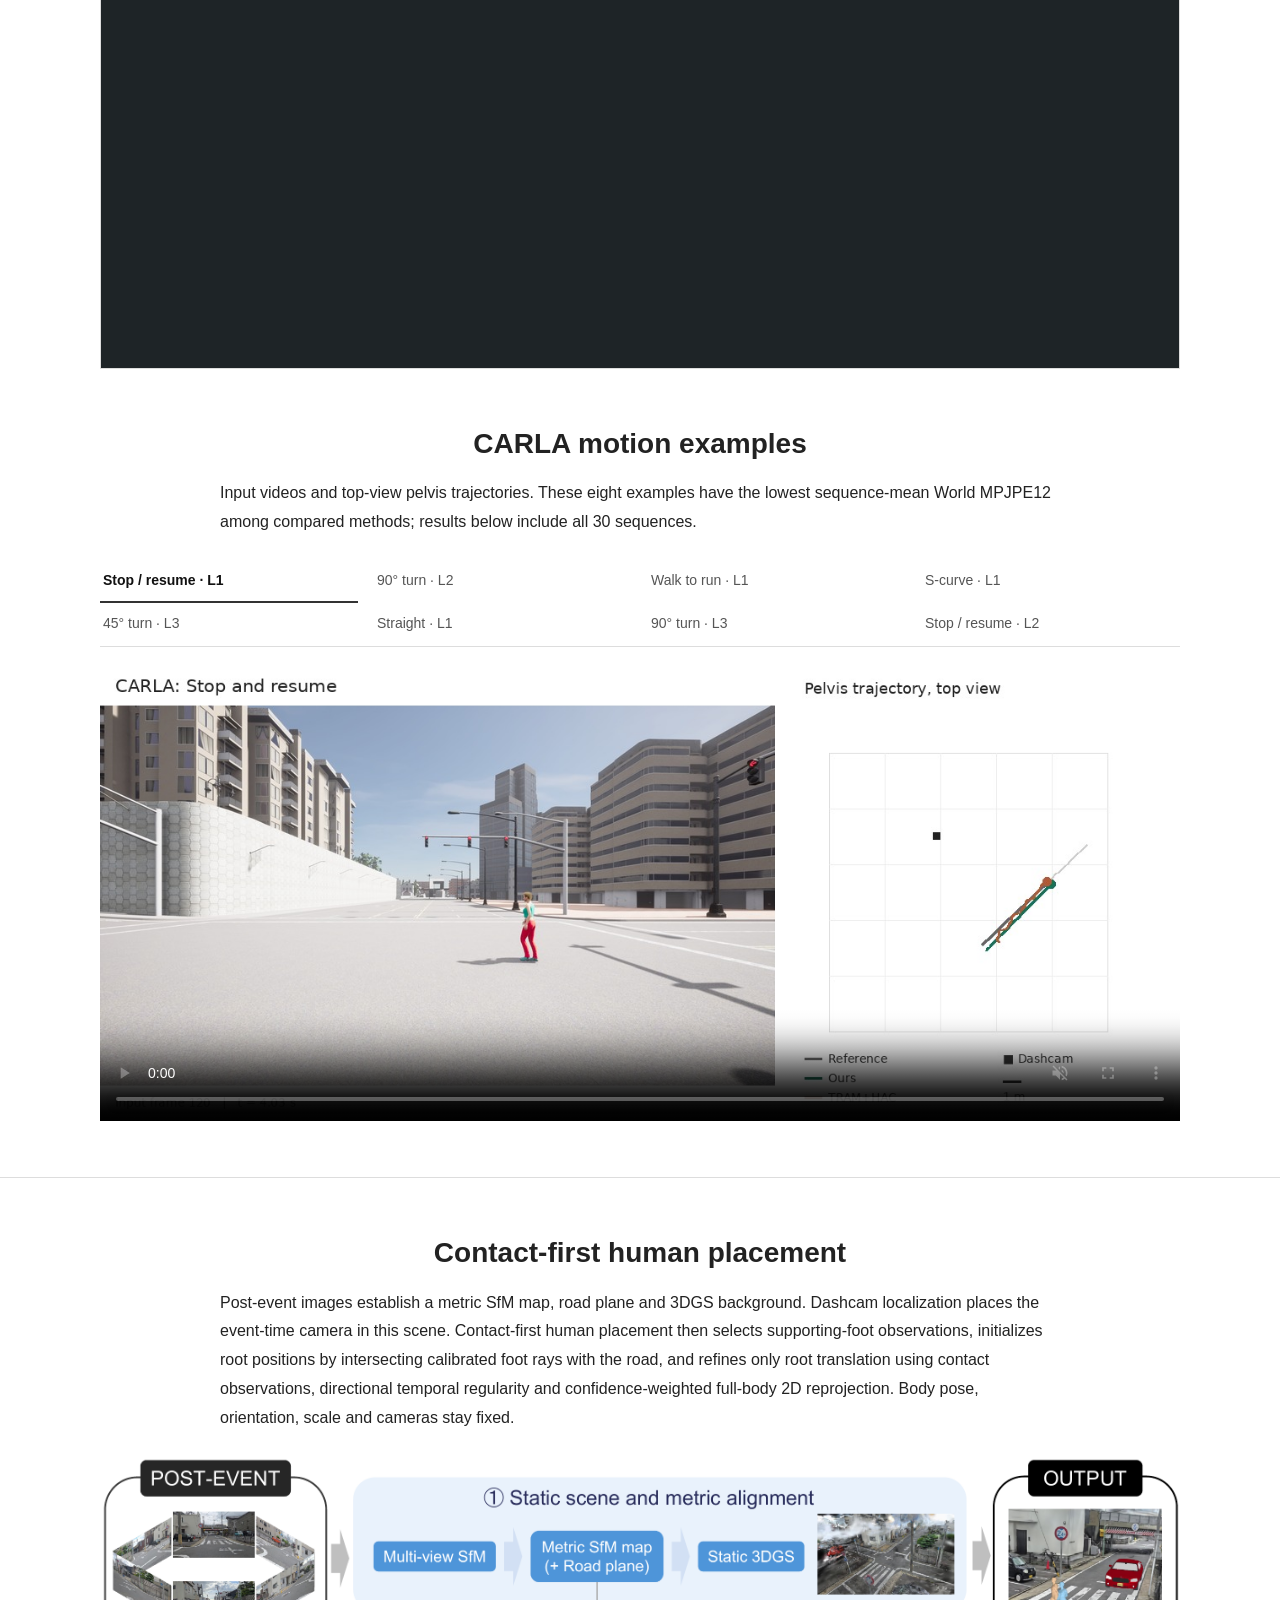
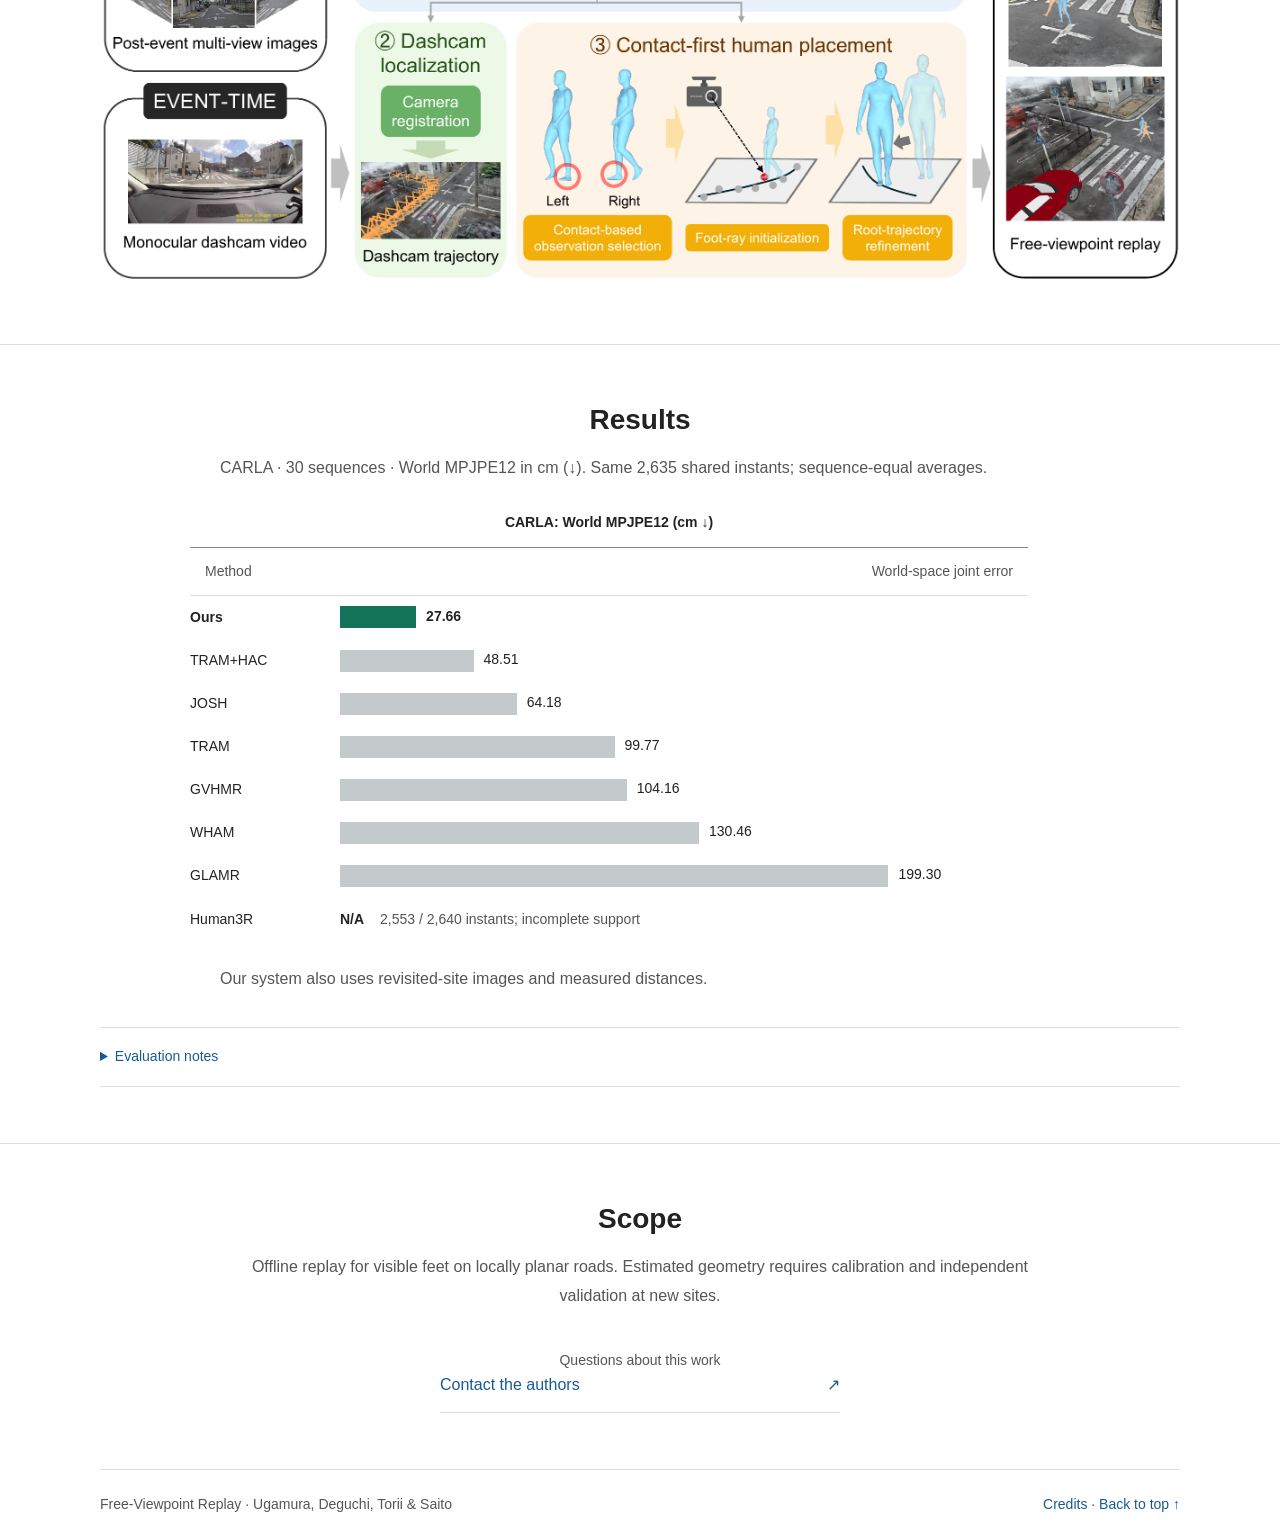
==== commit 21e6078e: "Use consistent JOSH label in results table" ====
--- a/docs/index.html
+++ b/docs/index.html
@@ -109,7 +109,7 @@
     <section class="results-section" id="evaluation" aria-labelledby="results-title"><div class="wrap">
       <div class="section-heading"><h2 id="results-title">Results</h2></div>
       <p class="table-note">CARLA · 30 sequences · World MPJPE12 in cm (↓). Same 2,635 shared instants; sequence-equal averages.</p>
-      <div class="system-results"><table class="bar-chart"><caption>CARLA: World MPJPE12 (cm ↓)</caption><thead><tr><th scope="col">Method</th><th scope="col">World-space joint error</th></tr></thead><tbody><tr class="highlight"><th scope="row">Ours</th><td style="--bar-end:11.0646%"><span class="error-bar" style="width:11.0646%" aria-hidden="true"></span><data value="27.6615225677">27.66</data></td></tr><tr><th scope="row">TRAM+HAC</th><td style="--bar-end:19.4051%"><span class="error-bar" style="width:19.4051%" aria-hidden="true"></span><data value="48.5126809450">48.51</data></td></tr><tr><th scope="row">JOSH (known intrinsics)</th><td style="--bar-end:25.6726%"><span class="error-bar" style="width:25.6726%" aria-hidden="true"></span><data value="64.1816067947">64.18</data></td></tr><tr><th scope="row">TRAM</th><td style="--bar-end:39.9068%"><span class="error-bar" style="width:39.9068%" aria-hidden="true"></span><data value="99.7669340664">99.77</data></td></tr><tr><th scope="row">GVHMR</th><td style="--bar-end:41.6635%"><span class="error-bar" style="width:41.6635%" aria-hidden="true"></span><data value="104.1587922153">104.16</data></td></tr><tr><th scope="row">WHAM</th><td style="--bar-end:52.1852%"><span class="error-bar" style="width:52.1852%" aria-hidden="true"></span><data value="130.4628824151">130.46</data></td></tr><tr><th scope="row">GLAMR</th><td style="--bar-end:79.7188%"><span class="error-bar" style="width:79.7188%" aria-hidden="true"></span><data value="199.2971172373">199.30</data></td></tr><tr class="incomplete"><th scope="row">Human3R</th><td class="missing-result"><strong>N/A</strong> <span class="support-note">2,553 / 2,640 instants; incomplete support</span></td></tr></tbody></table></div>
+      <div class="system-results"><table class="bar-chart"><caption>CARLA: World MPJPE12 (cm ↓)</caption><thead><tr><th scope="col">Method</th><th scope="col">World-space joint error</th></tr></thead><tbody><tr class="highlight"><th scope="row">Ours</th><td style="--bar-end:11.0646%"><span class="error-bar" style="width:11.0646%" aria-hidden="true"></span><data value="27.6615225677">27.66</data></td></tr><tr><th scope="row">TRAM+HAC</th><td style="--bar-end:19.4051%"><span class="error-bar" style="width:19.4051%" aria-hidden="true"></span><data value="48.5126809450">48.51</data></td></tr><tr><th scope="row">JOSH</th><td style="--bar-end:25.6726%"><span class="error-bar" style="width:25.6726%" aria-hidden="true"></span><data value="64.1816067947">64.18</data></td></tr><tr><th scope="row">TRAM</th><td style="--bar-end:39.9068%"><span class="error-bar" style="width:39.9068%" aria-hidden="true"></span><data value="99.7669340664">99.77</data></td></tr><tr><th scope="row">GVHMR</th><td style="--bar-end:41.6635%"><span class="error-bar" style="width:41.6635%" aria-hidden="true"></span><data value="104.1587922153">104.16</data></td></tr><tr><th scope="row">WHAM</th><td style="--bar-end:52.1852%"><span class="error-bar" style="width:52.1852%" aria-hidden="true"></span><data value="130.4628824151">130.46</data></td></tr><tr><th scope="row">GLAMR</th><td style="--bar-end:79.7188%"><span class="error-bar" style="width:79.7188%" aria-hidden="true"></span><data value="199.2971172373">199.30</data></td></tr><tr class="incomplete"><th scope="row">Human3R</th><td class="missing-result"><strong>N/A</strong> <span class="support-note">2,553 / 2,640 instants; incomplete support</span></td></tr></tbody></table></div>
       <p class="results-footnote">Our system also uses revisited-site images and measured distances.</p>
       <details class="placement-details"><summary>Evaluation notes</summary>
         <p class="results-footnote">Inputs and body estimators differ across systems. TRAM+HAC has lower World error in 7/30 sequences; GVHMR has lower acceleration error. Human3R has incomplete support, so its full-set mean is N/A.</p>
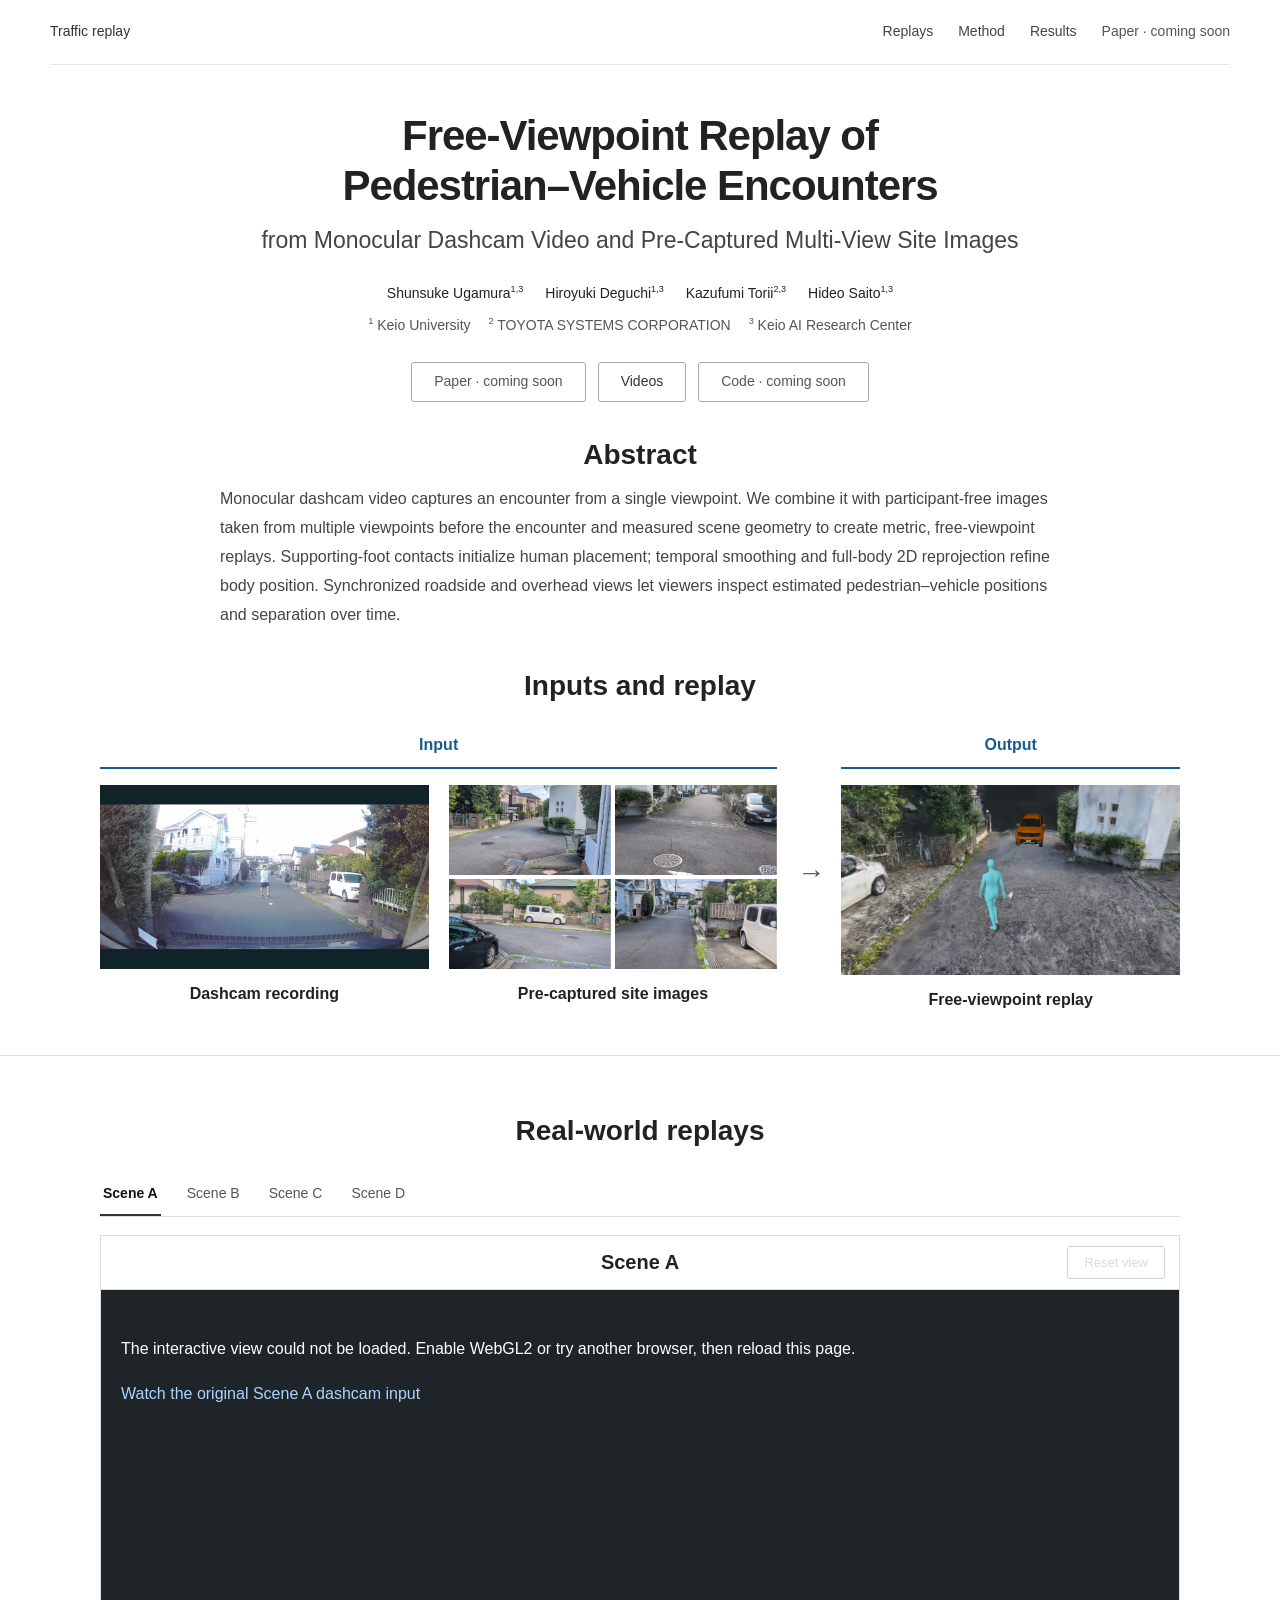
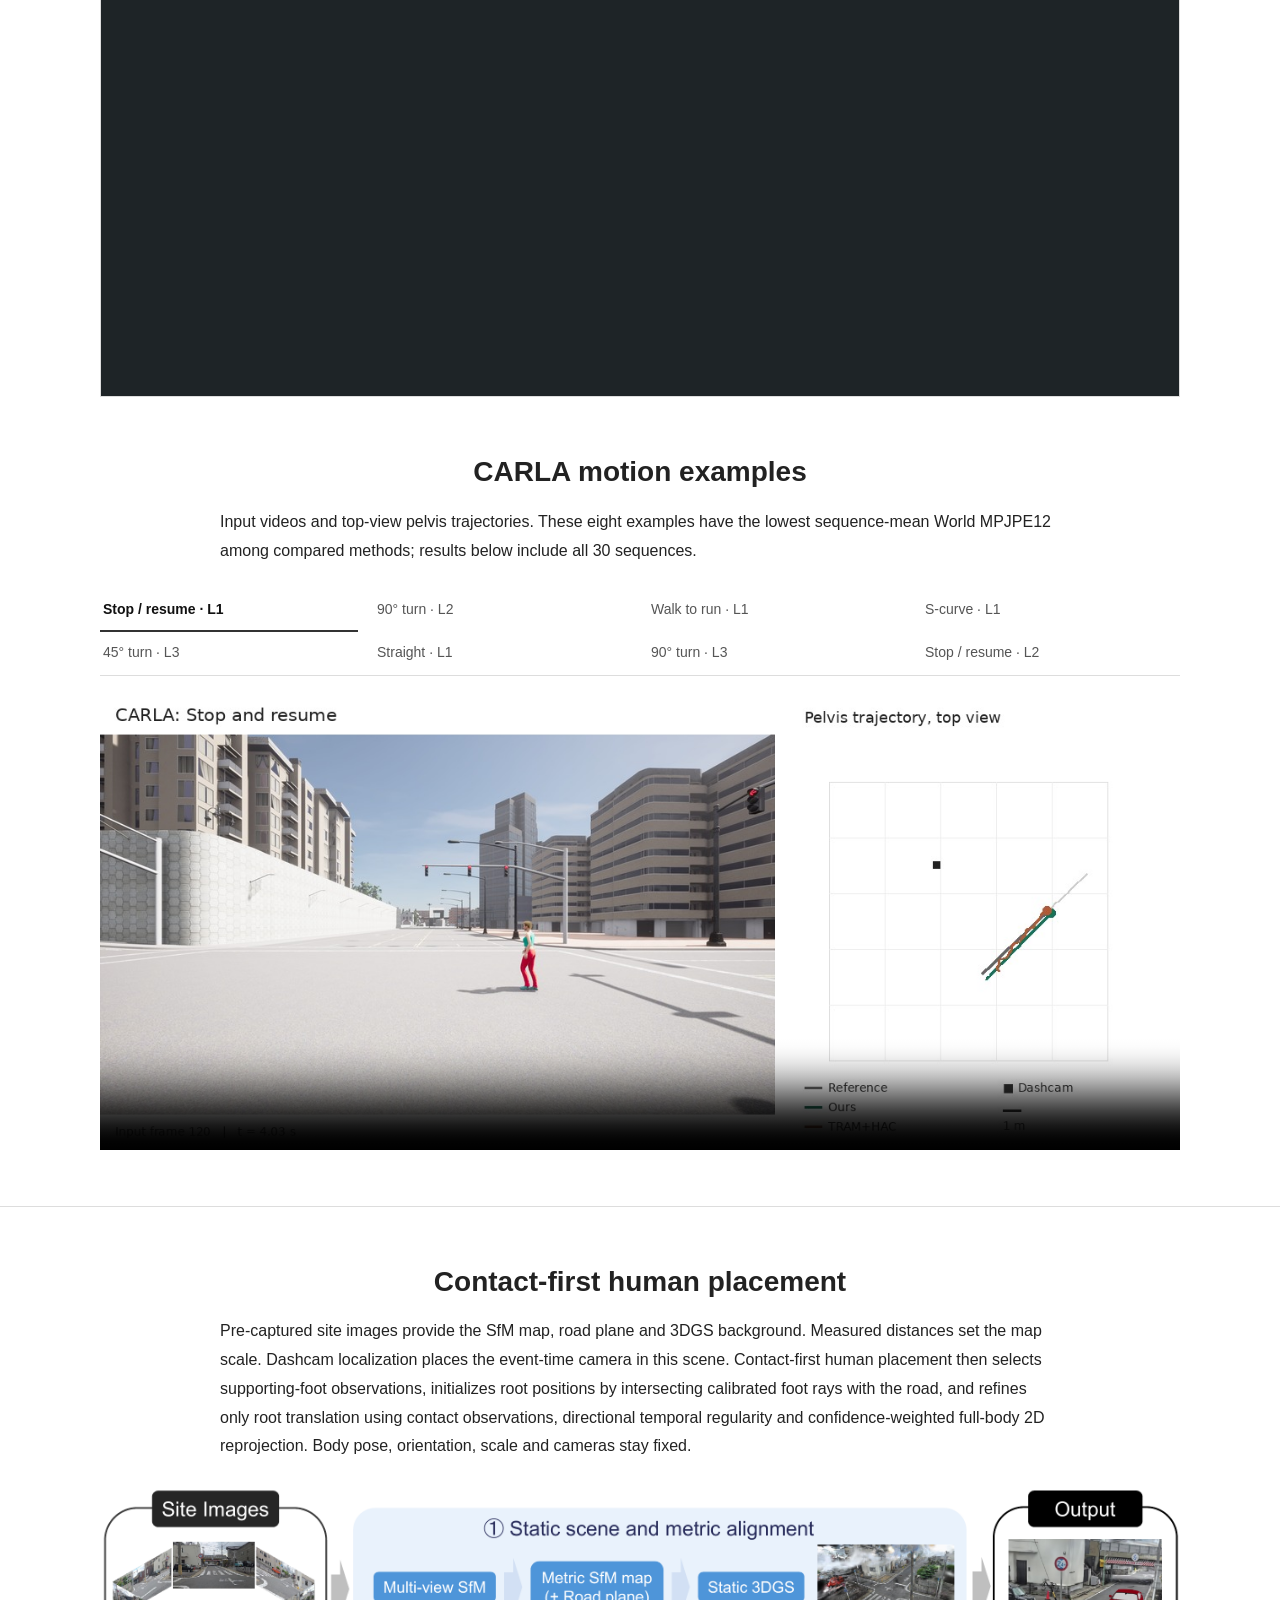
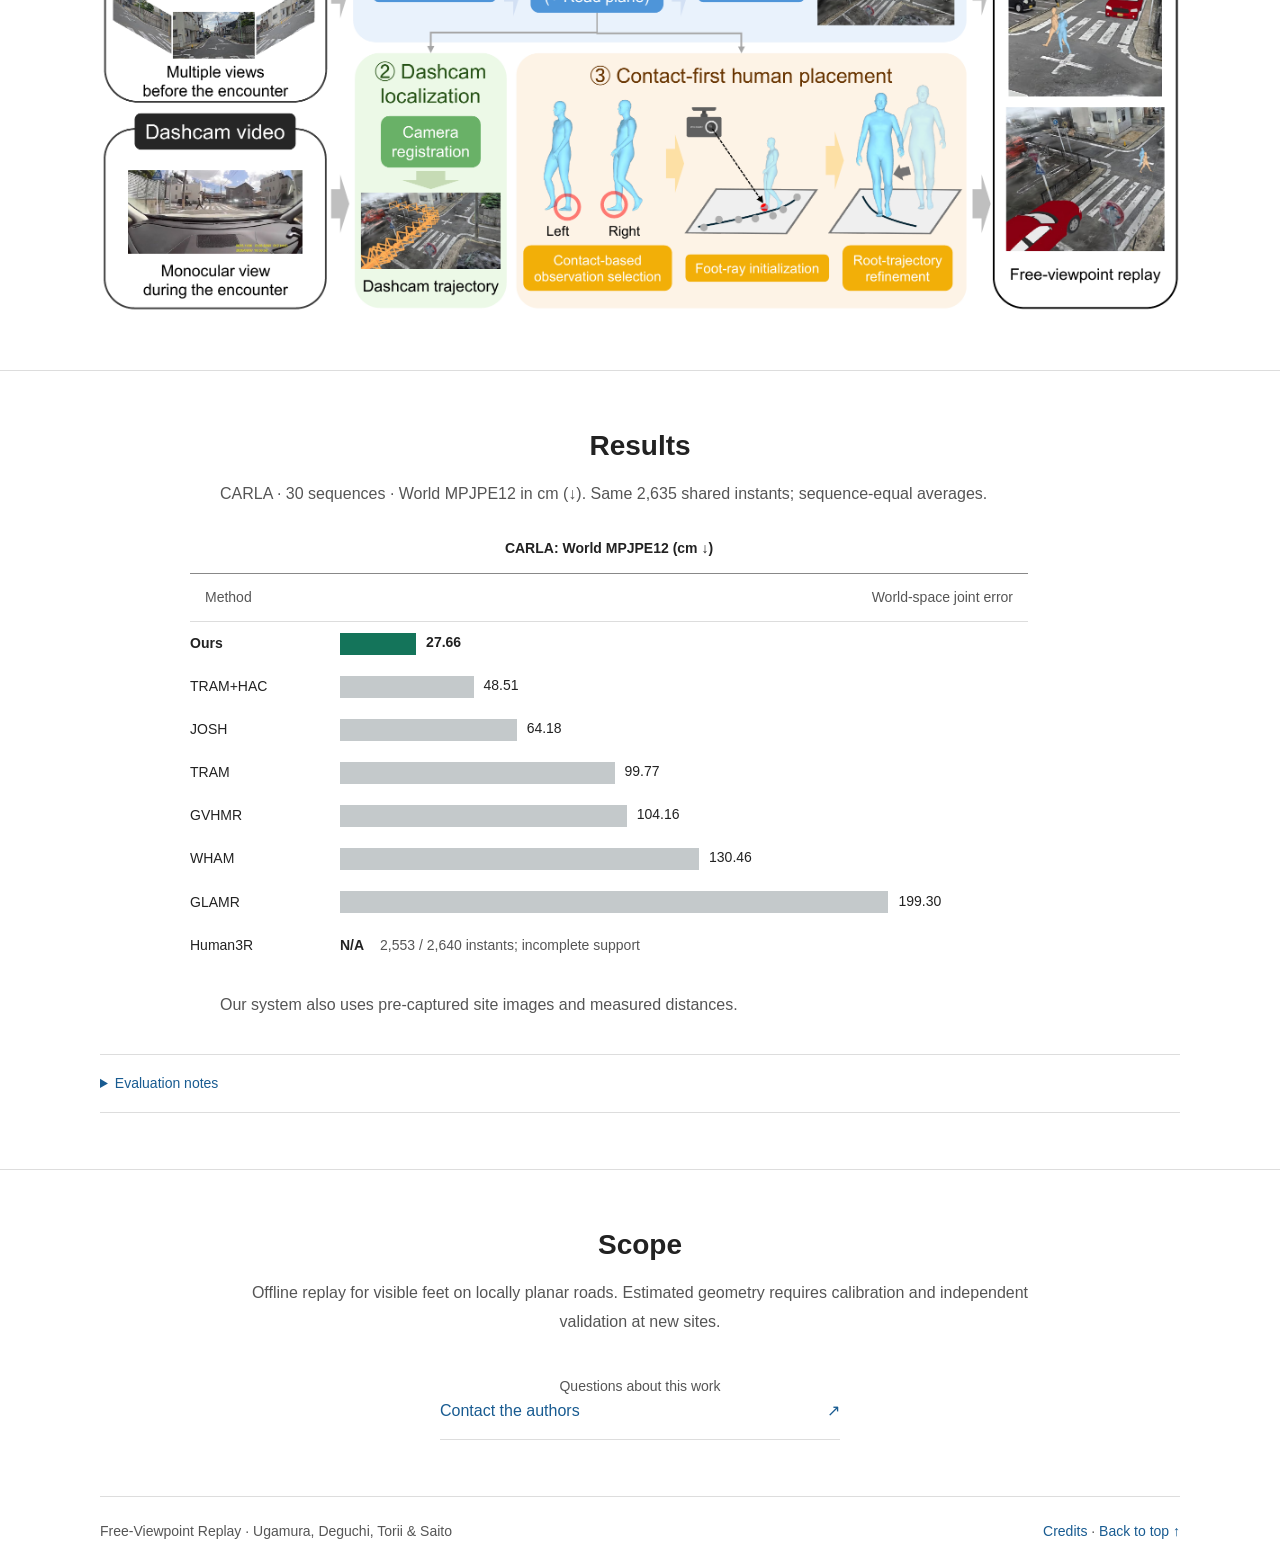
==== commit 25a5d317: "Match paper title, site image timing and pipeline figure" ====
--- a/docs/index.html
+++ b/docs/index.html
@@ -3,14 +3,14 @@
 <head>
   <meta charset="utf-8">
   <meta name="viewport" content="width=device-width, initial-scale=1">
-  <meta name="description" content="Free-viewpoint replay of pedestrian–vehicle encounters using monocular dashcam video and images captured at the site afterward.">
+  <meta name="description" content="Free-viewpoint replay of pedestrian–vehicle encounters using monocular dashcam video and multi-view site images captured before the encounter.">
   <meta name="theme-color" content="#087b82">
-  <meta property="og:title" content="Free-Viewpoint Replay of Pedestrian–Vehicle Encounters">
-  <meta property="og:description" content="Dashcam video + revisited-site images. Inspect estimated human–vehicle geometry from new viewpoints.">
+  <meta property="og:title" content="Free-Viewpoint Replay of Pedestrian–Vehicle Encounters from Monocular Dashcam Video and Pre-Captured Multi-View Site Images">
+  <meta property="og:description" content="Dashcam video + pre-captured site images. Inspect estimated human–vehicle geometry from new viewpoints.">
   <meta property="og:type" content="website">
   <meta property="og:image" content="https://ugamura.github.io/traffic-replay-page/assets/images/social-urban10.jpg">
   <meta property="og:url" content="https://ugamura.github.io/traffic-replay-page/">
-  <title>Free-Viewpoint Replay of Pedestrian–Vehicle Encounters</title>
+  <title>Free-Viewpoint Replay of Pedestrian–Vehicle Encounters from Monocular Dashcam Video and Pre-Captured Multi-View Site Images</title>
   <link rel="icon" href="assets/images/favicon.svg" type="image/svg+xml">
   <link rel="stylesheet" href="style.css">
   <script src="main.js?v=dashcam" defer></script>
@@ -25,31 +25,31 @@
   <main id="main">
     <section class="hero wrap" aria-labelledby="paper-title">
       <h1 id="paper-title">Free-Viewpoint Replay of<br class="desktop-break"> Pedestrian–Vehicle Encounters</h1>
-      <p class="subtitle">from Dashcam Video and Revisited-Site Images</p>
+      <p class="subtitle">from Monocular Dashcam Video and Pre-Captured Multi-View Site Images</p>
       <p class="authors"><span>Shunsuke Ugamura<sup>1,3</sup></span><span>Hiroyuki Deguchi<sup>1,3</sup></span><span>Kazufumi Torii<sup>2,3</sup></span><span>Hideo Saito<sup>1,3</sup></span></p>
       <p class="affiliations"><span><sup>1</sup> Keio University</span><span><sup>2</sup> TOYOTA SYSTEMS CORPORATION</span><span><sup>3</sup> Keio AI Research Center</span></p>
       <div class="actions"><span class="button resource-pending" aria-disabled="true">Paper · coming soon</span><a class="button" href="#replays">Videos</a><span class="button resource-pending" aria-disabled="true">Code · coming soon</span></div>
       <section class="hero-abstract" aria-labelledby="abstract-title">
         <h2 id="abstract-title">Abstract</h2>
-        <p>Monocular dashcam video captures an encounter from a single viewpoint. We combine it with images taken at the site afterward and measured scene geometry to create metric, free-viewpoint replays. Supporting-foot contacts initialize human placement; temporal smoothing and full-body 2D reprojection refine body position. Synchronized roadside and overhead views let viewers inspect estimated pedestrian–vehicle positions and separation over time.</p>
+        <p>Monocular dashcam video captures an encounter from a single viewpoint. We combine it with participant-free images taken from multiple viewpoints before the encounter and measured scene geometry to create metric, free-viewpoint replays. Supporting-foot contacts initialize human placement; temporal smoothing and full-body 2D reprojection refine body position. Synchronized roadside and overhead views let viewers inspect estimated pedestrian–vehicle positions and separation over time.</p>
       </section>
     </section>
 
     <section class="section wrap" id="overview" aria-labelledby="overview-title">
       <div class="section-heading"><h2 id="overview-title">Inputs and replay</h2></div>
       <div class="input-replay-flow">
-        <div class="io-inputs" role="group" aria-label="Input: dashcam recording and revisited-site images">
+        <div class="io-inputs" role="group" aria-label="Input: dashcam recording and pre-captured site images">
           <p class="io-label">Input</p>
           <div class="input-grid">
         <figure><img src="assets/images/dashcam.jpg" alt="Dashcam frame showing a pedestrian ahead of the recording vehicle" width="960" height="540" loading="lazy"><figcaption><div><strong>Dashcam recording</strong></div></figcaption></figure>
         <figure>
-          <div class="site-views" role="group" aria-label="Four photographs taken from different viewpoints when revisiting the same site">
+          <div class="site-views" role="group" aria-label="Four photographs of the same site taken from different viewpoints before the encounter">
             <a href="assets/images/site-view-1.jpg" aria-label="Open site photograph 1"><img src="assets/images/site-view-1.jpg" alt="View along the side road toward the junction and white building" width="960" height="540" loading="lazy"></a>
             <a href="assets/images/site-view-2.jpg" aria-label="Open site photograph 2"><img src="assets/images/site-view-2.jpg" alt="View of the junction from beside the parked dark car" width="960" height="540" loading="lazy"></a>
             <a href="assets/images/site-view-3.jpg" aria-label="Open site photograph 3"><img src="assets/images/site-view-3.jpg" alt="View across the junction toward the opposite houses and parked white car" width="960" height="540" loading="lazy"></a>
             <a href="assets/images/site-view-4.jpg" aria-label="Open site photograph 4"><img src="assets/images/site-view-4.jpg" alt="View down the road from another position beside the junction" width="960" height="540" loading="lazy"></a>
           </div>
-          <figcaption><div><strong>Revisited-site images</strong></div></figcaption>
+          <figcaption><div><strong>Pre-captured site images</strong></div></figcaption>
         </figure>
           </div>
         </div>
@@ -102,15 +102,15 @@
 
     <section class="section wrap" id="method" aria-labelledby="method-title">
       <div class="section-heading"><h2 id="method-title">Contact-first human placement</h2></div>
-      <p class="section-intro">Post-event images establish a metric SfM map, road plane and 3DGS background. Dashcam localization places the event-time camera in this scene. Contact-first human placement then selects supporting-foot observations, initializes root positions by intersecting calibrated foot rays with the road, and refines only root translation using contact observations, directional temporal regularity and confidence-weighted full-body 2D reprojection. Body pose, orientation, scale and cameras stay fixed.</p>
-      <figure class="method-figure"><a href="assets/images/pipeline14.pdf" target="_blank" rel="noopener" aria-label="Open the original pipeline figure PDF used in the paper"><img src="assets/images/pipeline14.png" alt="Pipeline from the paper: post-event scene reconstruction and dashcam localization lead to contact-first human placement, illustrated as supporting-foot observation selection, foot-ray initialization and root-trajectory refinement; outputs show free-viewpoint replays" width="2400" height="957" loading="lazy"></a></figure>
+      <p class="section-intro">Pre-captured site images provide the SfM map, road plane and 3DGS background. Measured distances set the map scale. Dashcam localization places the event-time camera in this scene. Contact-first human placement then selects supporting-foot observations, initializes root positions by intersecting calibrated foot rays with the road, and refines only root translation using contact observations, directional temporal regularity and confidence-weighted full-body 2D reprojection. Body pose, orientation, scale and cameras stay fixed.</p>
+      <figure class="method-figure"><a href="assets/images/pipeline15.pdf" target="_blank" rel="noopener" aria-label="Open the original pipeline figure PDF used in the paper"><img src="assets/images/pipeline15.png" alt="Pipeline from the paper: scene reconstruction from pre-captured site images and dashcam localization lead to contact-first human placement, illustrated as supporting-foot observation selection, foot-ray initialization and root-trajectory refinement; outputs show free-viewpoint replays" width="2400" height="951" loading="lazy"></a></figure>
     </section>
 
     <section class="results-section" id="evaluation" aria-labelledby="results-title"><div class="wrap">
       <div class="section-heading"><h2 id="results-title">Results</h2></div>
       <p class="table-note">CARLA · 30 sequences · World MPJPE12 in cm (↓). Same 2,635 shared instants; sequence-equal averages.</p>
       <div class="system-results"><table class="bar-chart"><caption>CARLA: World MPJPE12 (cm ↓)</caption><thead><tr><th scope="col">Method</th><th scope="col">World-space joint error</th></tr></thead><tbody><tr class="highlight"><th scope="row">Ours</th><td style="--bar-end:11.0646%"><span class="error-bar" style="width:11.0646%" aria-hidden="true"></span><data value="27.6615225677">27.66</data></td></tr><tr><th scope="row">TRAM+HAC</th><td style="--bar-end:19.4051%"><span class="error-bar" style="width:19.4051%" aria-hidden="true"></span><data value="48.5126809450">48.51</data></td></tr><tr><th scope="row">JOSH</th><td style="--bar-end:25.6726%"><span class="error-bar" style="width:25.6726%" aria-hidden="true"></span><data value="64.1816067947">64.18</data></td></tr><tr><th scope="row">TRAM</th><td style="--bar-end:39.9068%"><span class="error-bar" style="width:39.9068%" aria-hidden="true"></span><data value="99.7669340664">99.77</data></td></tr><tr><th scope="row">GVHMR</th><td style="--bar-end:41.6635%"><span class="error-bar" style="width:41.6635%" aria-hidden="true"></span><data value="104.1587922153">104.16</data></td></tr><tr><th scope="row">WHAM</th><td style="--bar-end:52.1852%"><span class="error-bar" style="width:52.1852%" aria-hidden="true"></span><data value="130.4628824151">130.46</data></td></tr><tr><th scope="row">GLAMR</th><td style="--bar-end:79.7188%"><span class="error-bar" style="width:79.7188%" aria-hidden="true"></span><data value="199.2971172373">199.30</data></td></tr><tr class="incomplete"><th scope="row">Human3R</th><td class="missing-result"><strong>N/A</strong> <span class="support-note">2,553 / 2,640 instants; incomplete support</span></td></tr></tbody></table></div>
-      <p class="results-footnote">Our system also uses revisited-site images and measured distances.</p>
+      <p class="results-footnote">Our system also uses pre-captured site images and measured distances.</p>
       <details class="placement-details"><summary>Evaluation notes</summary>
         <p class="results-footnote">Inputs and body estimators differ across systems. TRAM+HAC has lower World error in 7/30 sequences; GVHMR has lower acceleration error. Human3R has incomplete support, so its full-set mean is N/A.</p>
         <p class="results-footnote">These are development results. Validation at unused sites and outside reference coverage remains open; one matched real sequence shifts by up to 4.59 m outside that coverage.</p>
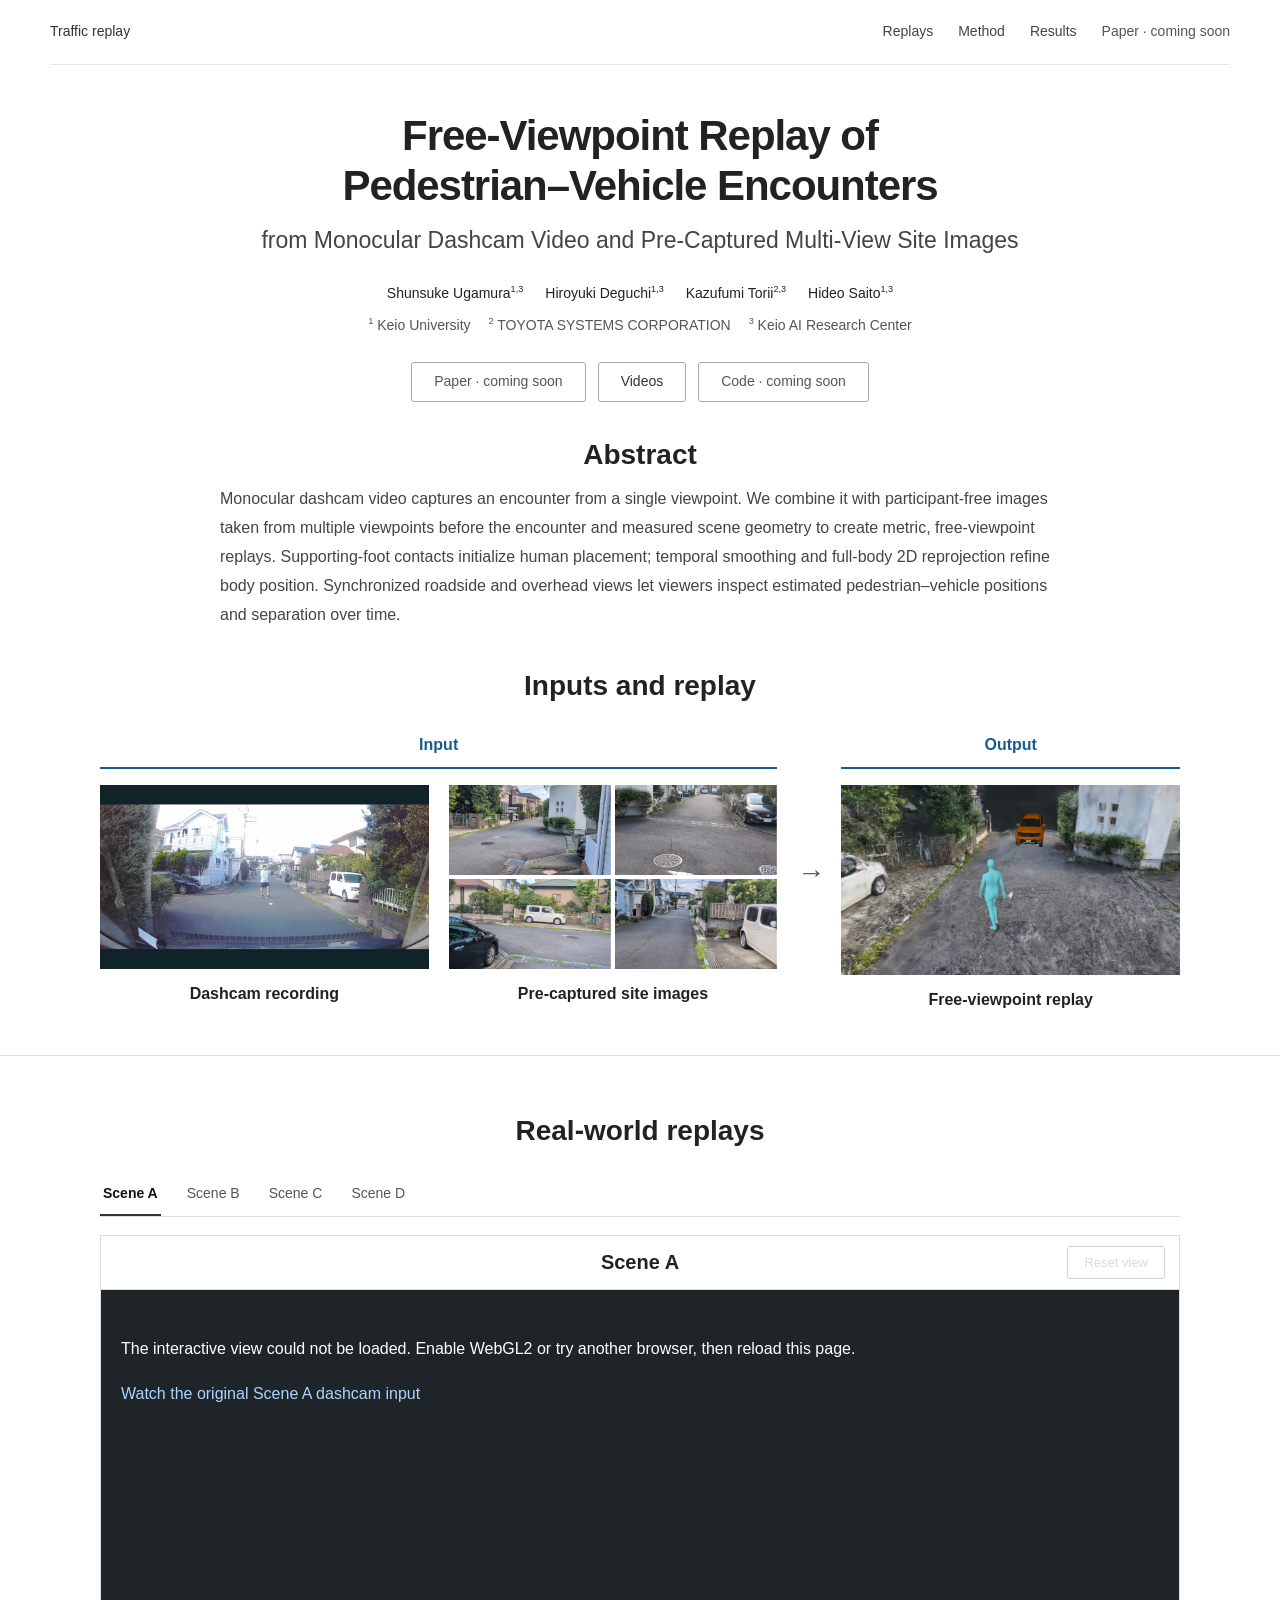
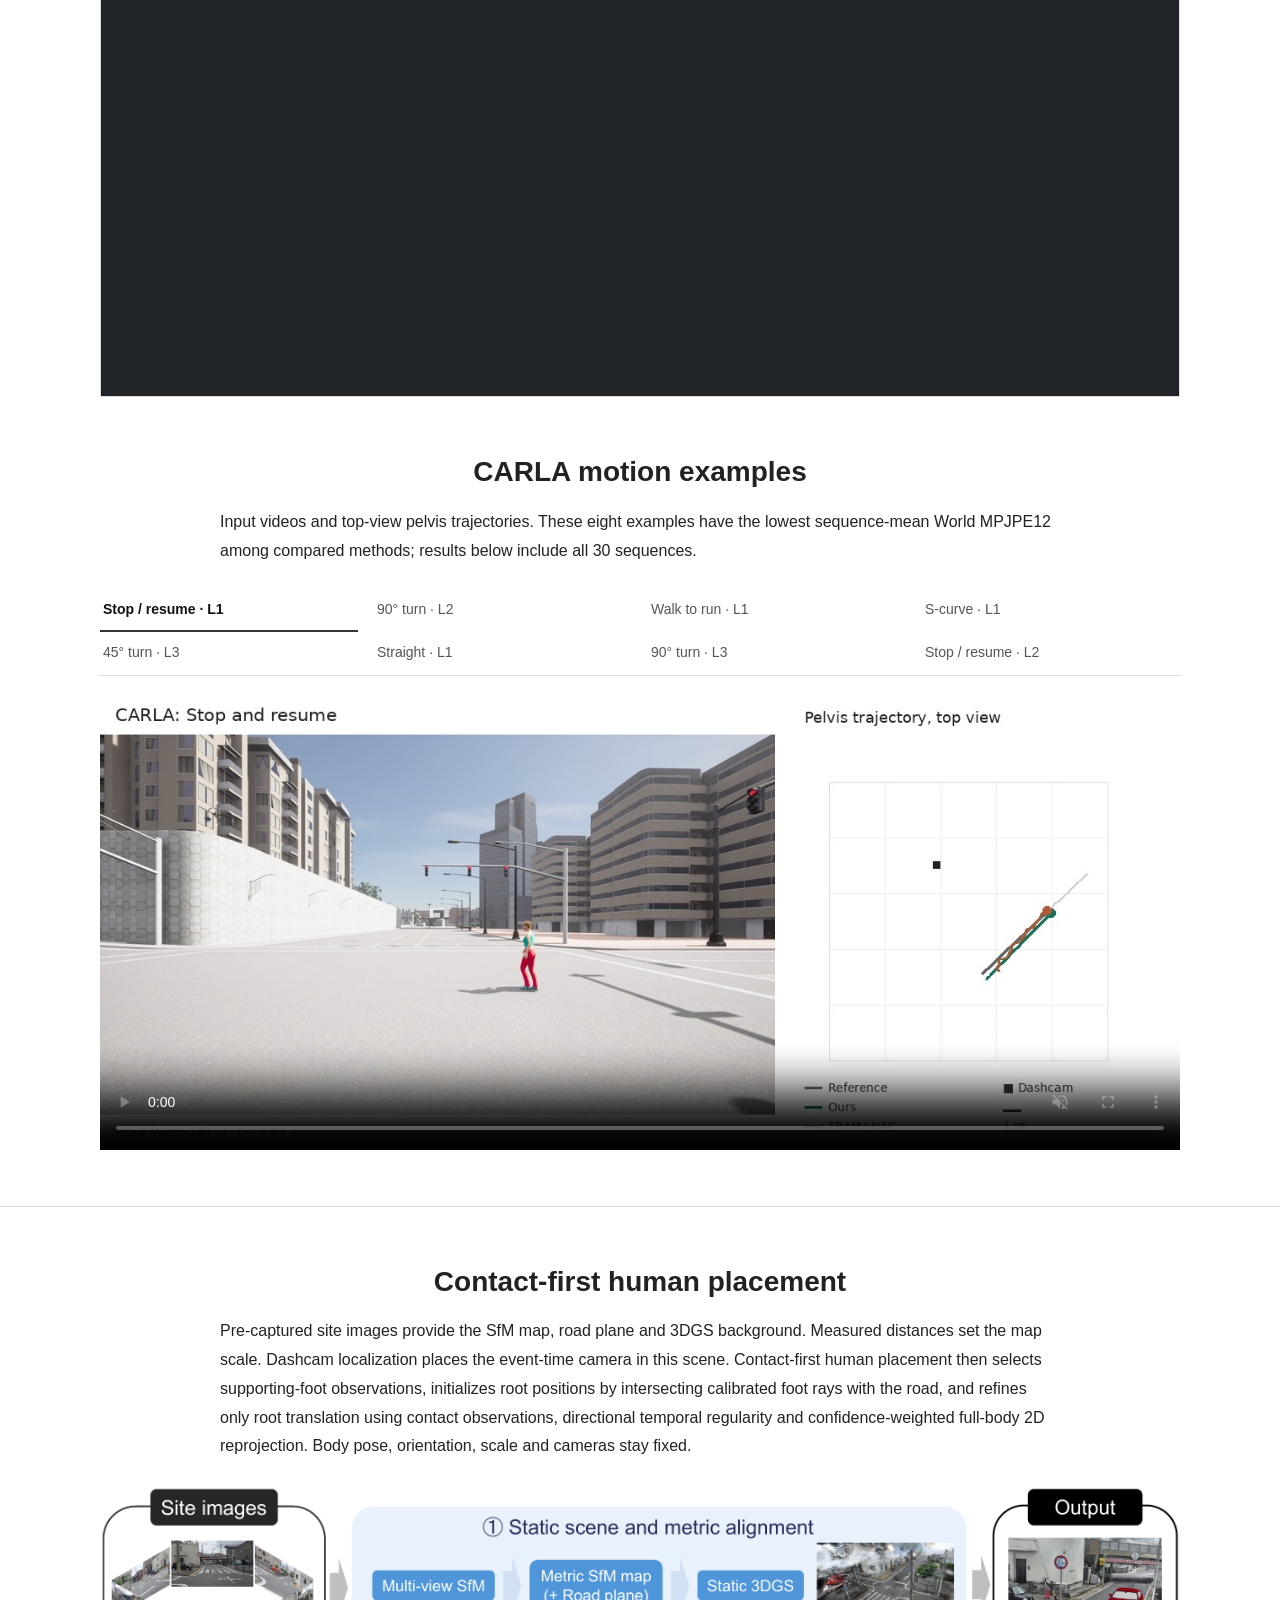
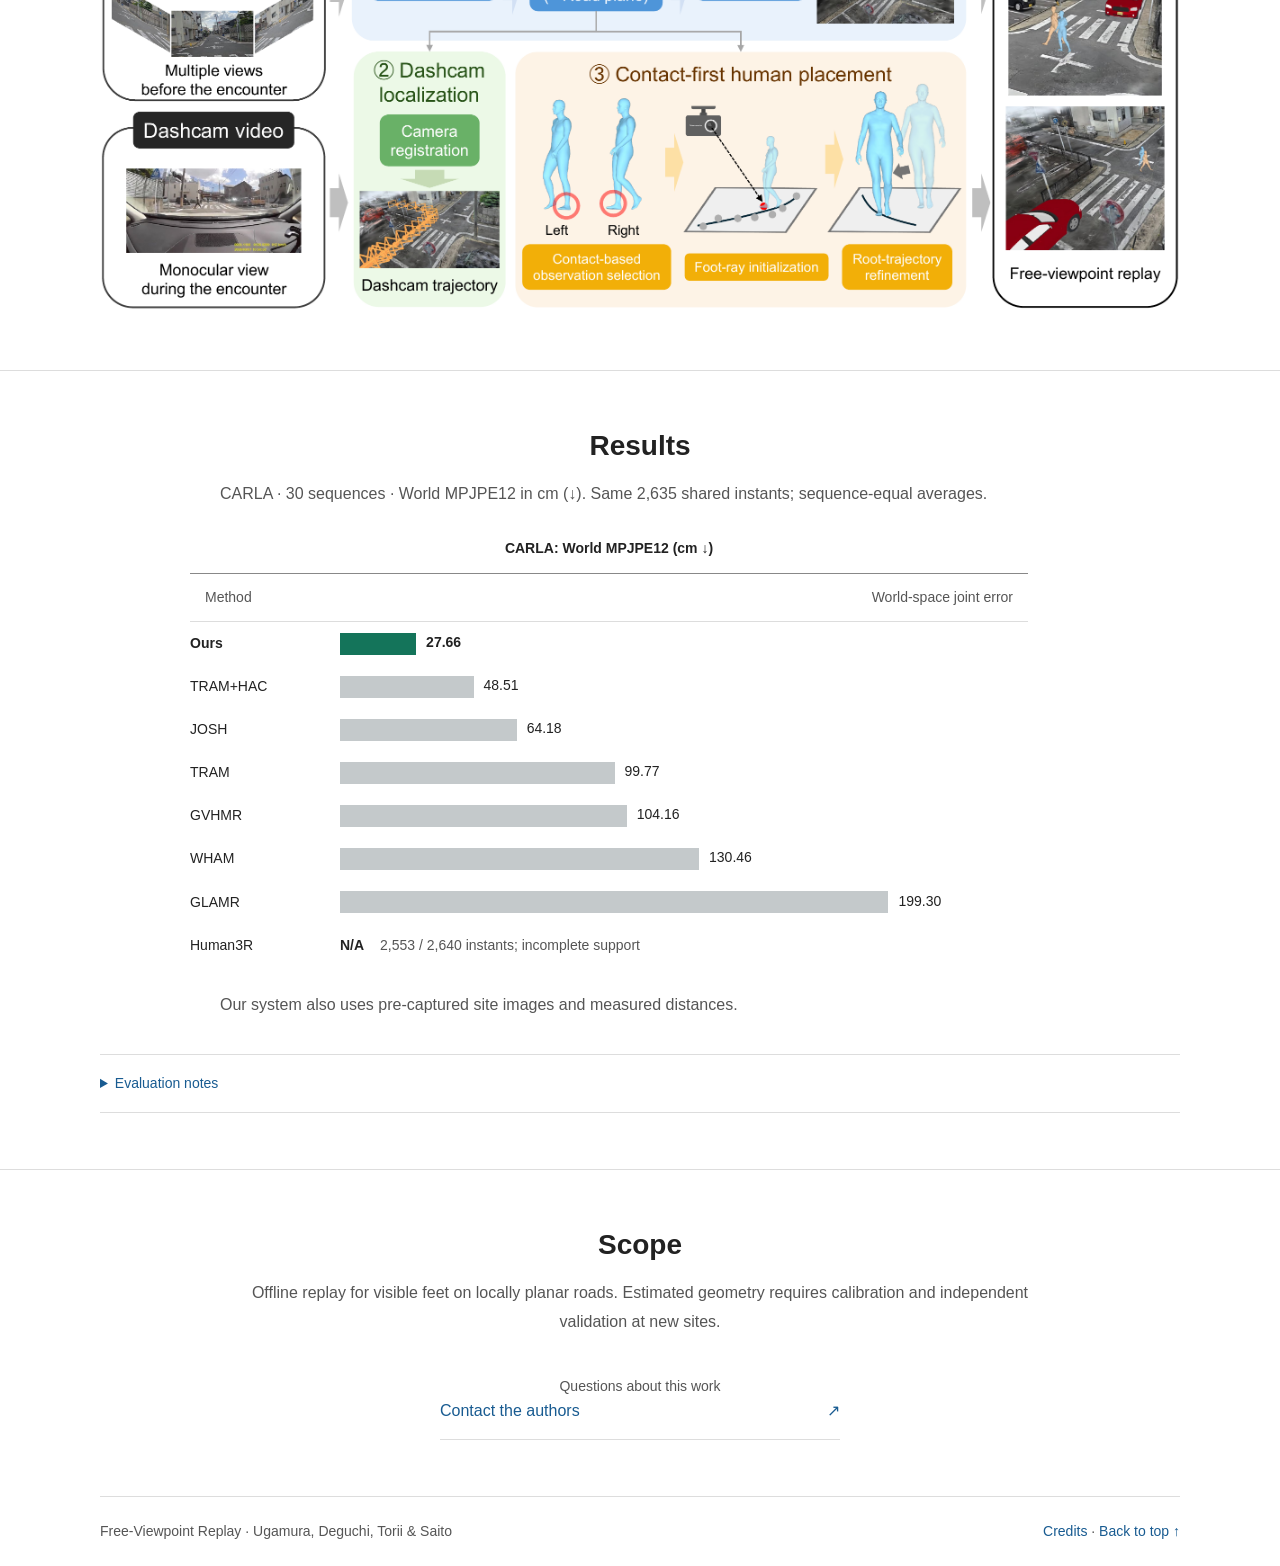
==== commit 64d15491: "Update the project page to the pipeline16 figure" ====
--- a/docs/index.html
+++ b/docs/index.html
@@ -103,7 +103,7 @@
     <section class="section wrap" id="method" aria-labelledby="method-title">
       <div class="section-heading"><h2 id="method-title">Contact-first human placement</h2></div>
       <p class="section-intro">Pre-captured site images provide the SfM map, road plane and 3DGS background. Measured distances set the map scale. Dashcam localization places the event-time camera in this scene. Contact-first human placement then selects supporting-foot observations, initializes root positions by intersecting calibrated foot rays with the road, and refines only root translation using contact observations, directional temporal regularity and confidence-weighted full-body 2D reprojection. Body pose, orientation, scale and cameras stay fixed.</p>
-      <figure class="method-figure"><a href="assets/images/pipeline15.pdf" target="_blank" rel="noopener" aria-label="Open the original pipeline figure PDF used in the paper"><img src="assets/images/pipeline15.png" alt="Pipeline from the paper: scene reconstruction from pre-captured site images and dashcam localization lead to contact-first human placement, illustrated as supporting-foot observation selection, foot-ray initialization and root-trajectory refinement; outputs show free-viewpoint replays" width="2400" height="951" loading="lazy"></a></figure>
+      <figure class="method-figure"><a href="assets/images/pipeline16.pdf" target="_blank" rel="noopener" aria-label="Open the original pipeline figure PDF used in the paper"><img src="assets/images/pipeline16.png" alt="Pipeline from the paper: scene reconstruction from pre-captured site images and dashcam localization lead to contact-first human placement, illustrated as supporting-foot observation selection, foot-ray initialization and root-trajectory refinement; outputs show free-viewpoint replays" width="2400" height="951" loading="lazy"></a></figure>
     </section>
 
     <section class="results-section" id="evaluation" aria-labelledby="results-title"><div class="wrap">
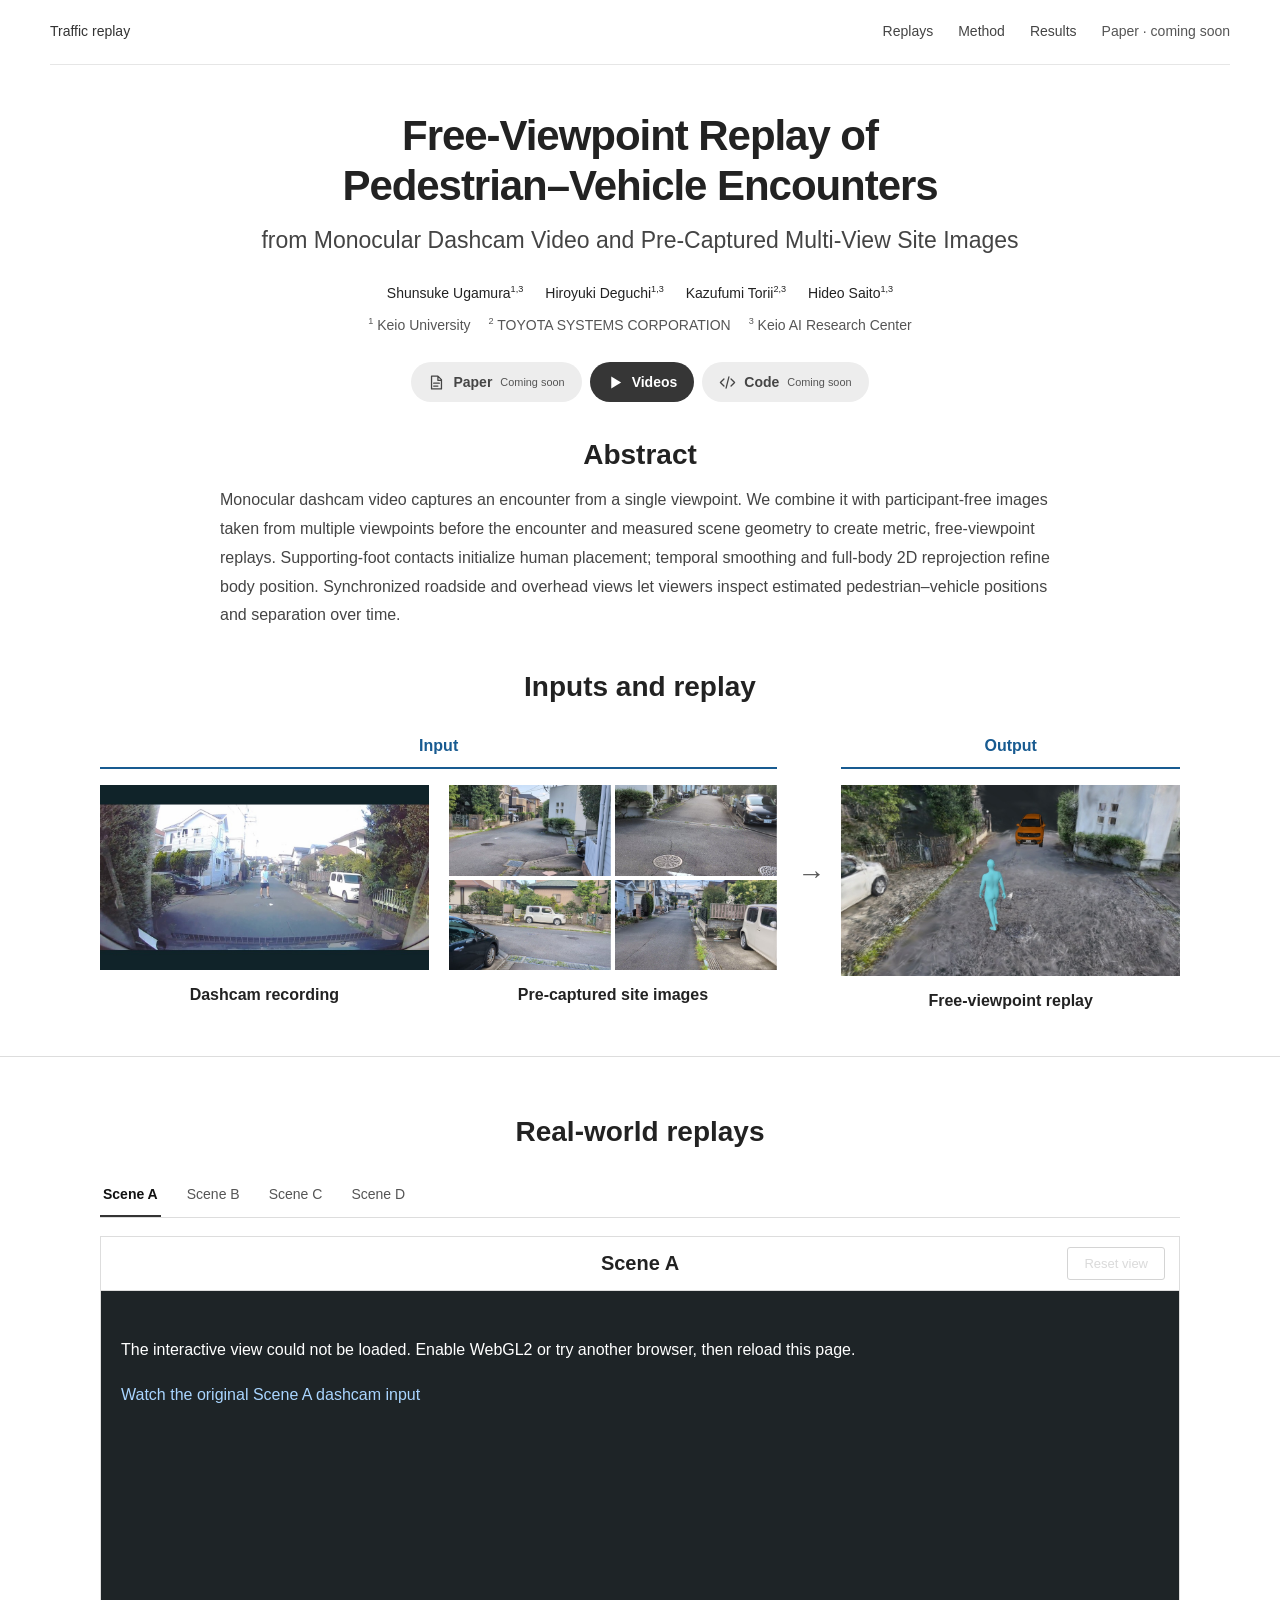
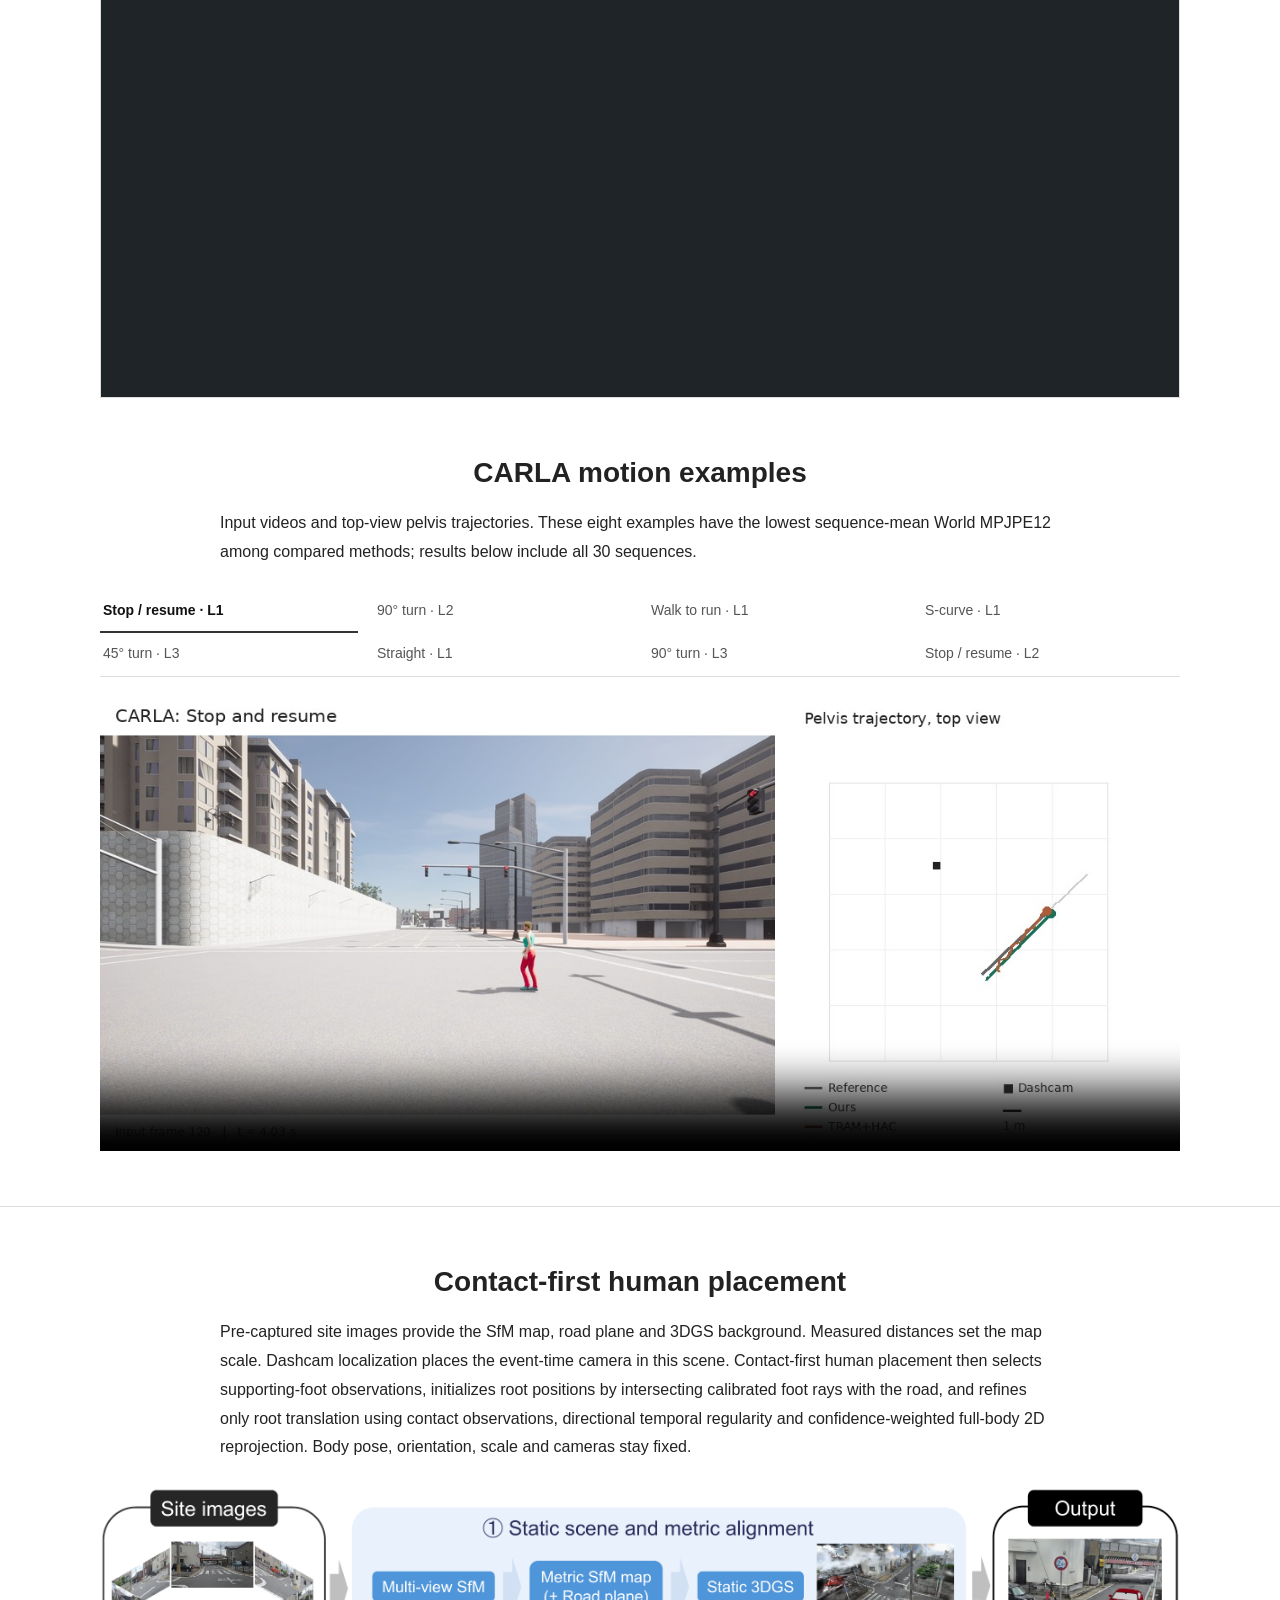
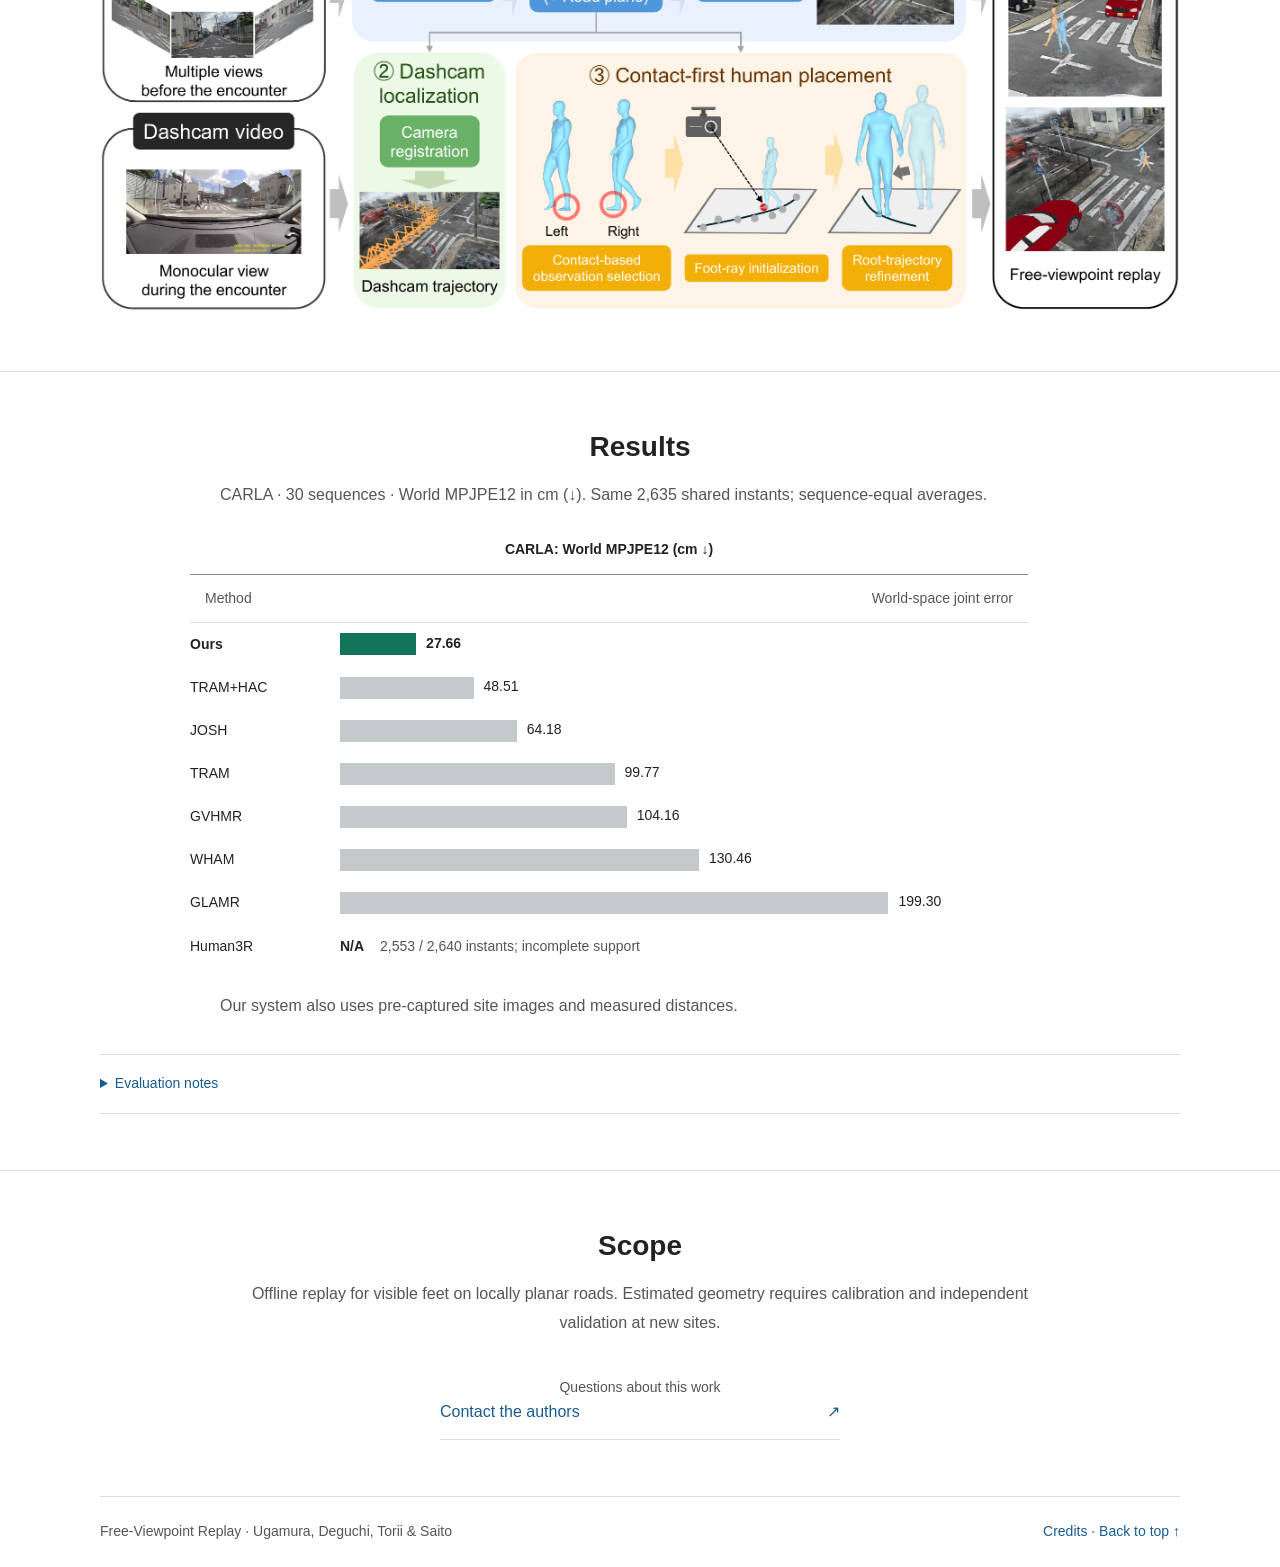
==== commit 957c9fc2: "Style project resource buttons and clarify release status" ====
--- a/docs/index.html
+++ b/docs/index.html
@@ -28,7 +28,20 @@
       <p class="subtitle">from Monocular Dashcam Video and Pre-Captured Multi-View Site Images</p>
       <p class="authors"><span>Shunsuke Ugamura<sup>1,3</sup></span><span>Hiroyuki Deguchi<sup>1,3</sup></span><span>Kazufumi Torii<sup>2,3</sup></span><span>Hideo Saito<sup>1,3</sup></span></p>
       <p class="affiliations"><span><sup>1</sup> Keio University</span><span><sup>2</sup> TOYOTA SYSTEMS CORPORATION</span><span><sup>3</sup> Keio AI Research Center</span></p>
-      <div class="actions"><span class="button resource-pending" aria-disabled="true">Paper · coming soon</span><a class="button" href="#replays">Videos</a><span class="button resource-pending" aria-disabled="true">Code · coming soon</span></div>
+      <div class="actions" role="group" aria-label="Project resources">
+        <button class="button" type="button" disabled>
+          <svg aria-hidden="true" viewBox="0 0 24 24"><path d="M5 3h9l5 5v13H5z M14 3v6h5 M8 13h8 M8 17h6"/></svg>
+          Paper <small>Coming soon</small>
+        </button>
+        <a class="button" href="#replays">
+          <svg aria-hidden="true" viewBox="0 0 24 24"><path d="M6 3.5 20 12 6 20.5z" fill="currentColor" stroke="none"/></svg>
+          Videos
+        </a>
+        <button class="button" type="button" disabled>
+          <svg aria-hidden="true" viewBox="0 0 24 24"><path d="m7 7-5 5 5 5 M17 7l5 5-5 5 M14 4l-4 16"/></svg>
+          Code <small>Coming soon</small>
+        </button>
+      </div>
       <section class="hero-abstract" aria-labelledby="abstract-title">
         <h2 id="abstract-title">Abstract</h2>
         <p>Monocular dashcam video captures an encounter from a single viewpoint. We combine it with participant-free images taken from multiple viewpoints before the encounter and measured scene geometry to create metric, free-viewpoint replays. Supporting-foot contacts initialize human placement; temporal smoothing and full-body 2D reprojection refine body position. Synchronized roadside and overhead views let viewers inspect estimated pedestrian–vehicle positions and separation over time.</p>
--- a/docs/style.css
+++ b/docs/style.css
@@ -25,9 +25,12 @@
 .subtitle { margin-top: 11px; font-size: clamp(17px, 2vw, 23px); line-height: 1.5; color: #444; }
 .authors { margin-top: 25px; display: flex; flex-wrap: wrap; justify-content: center; gap: 7px 22px; font-size: 15px; }
 .affiliations { margin-top: 9px; display: flex; flex-wrap: wrap; justify-content: center; gap: 4px 18px; color: var(--muted); font-size: 12px; }
-.actions { display: flex; justify-content: center; gap: 12px; margin-top: 25px; }
-.button { border: 1px solid #aaa; border-radius: 3px; padding: 7px 22px; color: #333; font-size: 14px; }
-.button:hover { border-color: #333; text-decoration: none; background: #f6f6f6; }
+.actions { display: flex; flex-wrap: wrap; justify-content: center; gap: 8px; margin-top: 25px; }
+.button { display: inline-flex; align-items: center; justify-content: center; gap: 8px; min-height: 40px; border: 0; border-radius: 999px; padding: 8px 17px; background: #363636; color: white; font-size: 14px; font-weight: 600; line-height: 1.4; }
+.button svg { width: 17px; height: 17px; fill: none; stroke: currentColor; stroke-width: 1.8; stroke-linecap: round; stroke-linejoin: round; }
+.button:disabled { background: #ededed; color: #454545; opacity: 1; }
+.button small { font-size: 0.78em; font-weight: 500; color: #555; }
+a.button:hover { background: #171717; color: white; text-decoration: none; }
 .hero-abstract { max-width: 840px; margin: 34px auto 38px; text-align: left; }
 .hero-abstract h2 { font-size: 21px; }
 .hero + #overview { padding-top: 0; padding-bottom: 42px; }
